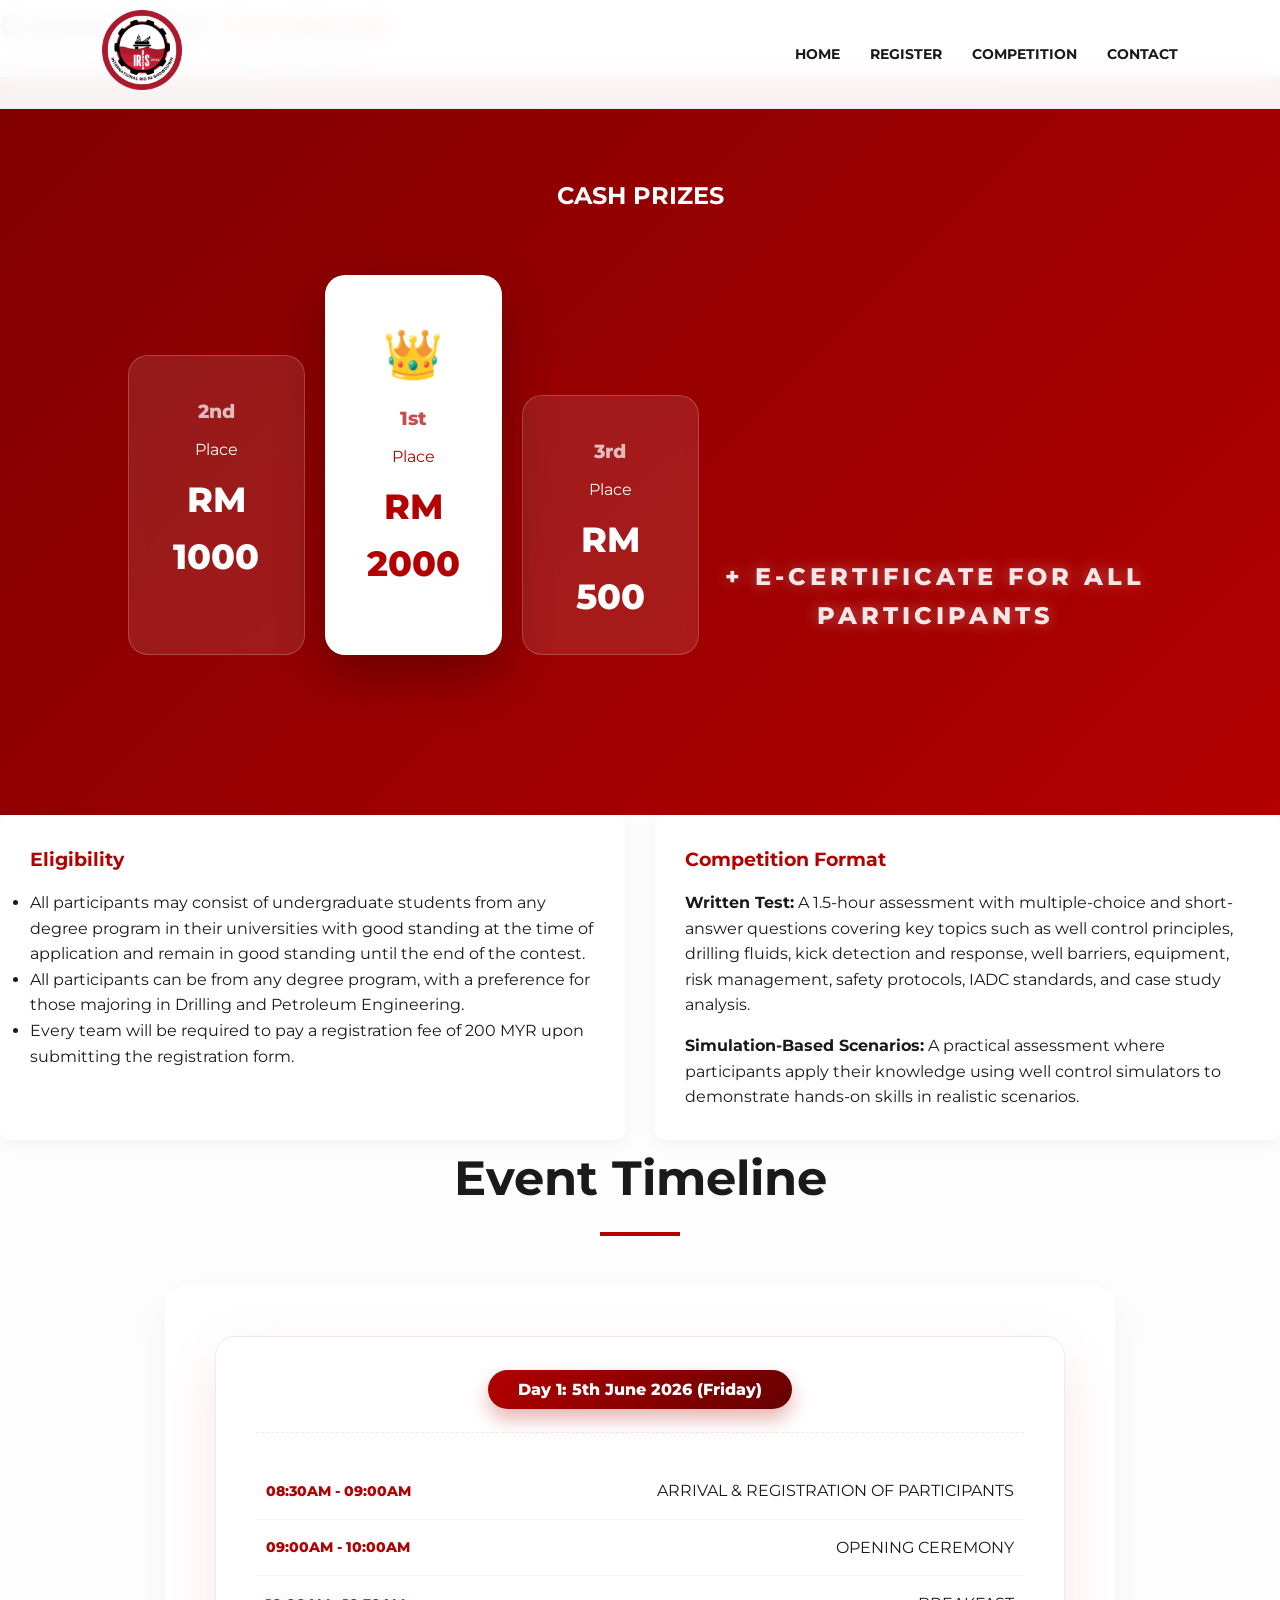
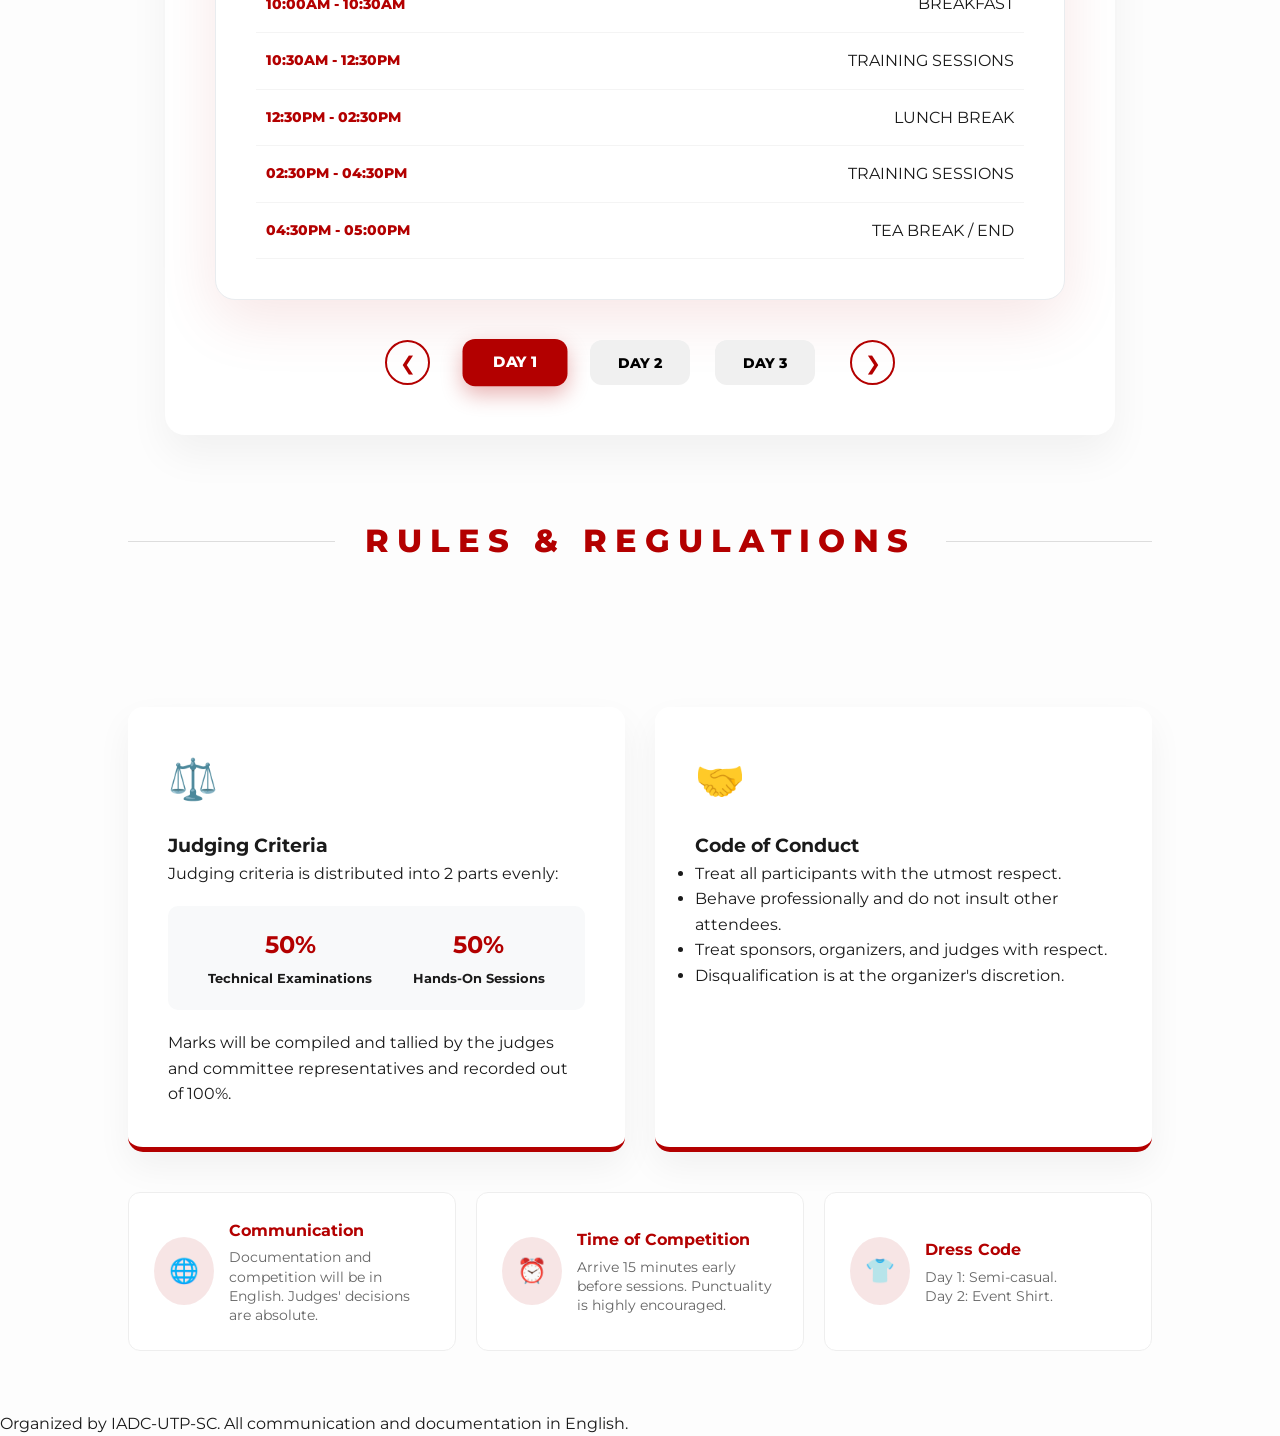
==== competitions.html @ 0350bfad "Add files via upload Initial Commit" ====
<!DOCTYPE html>
<html lang="en">
<head>
    <meta charset="UTF-8">
    <meta name="viewport" content="width=device-width, initial-scale=1.0">
    <title>IRIS 2026 | Competition Details</title>
    <link rel="stylesheet" href="style.css">
    <link href="https://fonts.googleapis.com/css2?family=Montserrat:wght@400;700;800&display=swap" rel="stylesheet">
    <link href="https://unpkg.com/aos@2.3.1/dist/aos.css" rel="stylesheet">
</head>
<body class="light-theme">

    <nav>
        <div class="logo-container">
            <a href="index.html" class="logo-link">
                <img src="FINAL LOGO.png" alt="IRIS Logo" class="nav-logo">
            </a>
        </div>
        <ul class="nav-links">
            <li><a href="index.html">HOME</a></li>
            <li><a href="registration.html">REGISTER</a></li>
            <li><a href="competitions.html" class="active">COMPETITION</a></li>
            <li><a href="contact.html">CONTACT</a></li>
        </ul>
    </nav>

    <header class="comp-header">
        <div class="container" data-aos="fade-down">
            <h1>Competition <span class="highlight">Handbook</span></h1>
            <p>Everything you need to know about IRIS 2026</p>
        </div>
    </header>

    <section class="section prize-podium-section">
        <div class="container">
            <h2 class="section-title white-text">CASH PRIZES</h2>
            <div class="podium-container">
                
                <div class="podium-card silver" data-aos="fade-up" data-aos-delay="100">
                    <div class="podium-rank">2nd</div>
                    <div class="podium-content">
                        <p>Place</p>
                        <h3>RM 1000</h3>
                    </div>
                </div>

                <div class="podium-card gold" data-aos="fade-up">
                    <div class="crown-icon">👑</div>
                    <div class="podium-rank">1st</div>
                    <div class="podium-content">
                        <p>Place</p>
                        <h3>RM 2000</h3>
                    </div>
                    <div class="shine-effect"></div>
                </div>

                <div class="podium-card bronze" data-aos="fade-up" data-aos-delay="200">
                    <div class="podium-rank">3rd</div>
                    <div class="podium-content">
                        <p>Place</p>
                        <h3>RM 500</h3>
                    </div>
                </div>

            <div class="prize-footer-container" data-aos="fade-up" data-aos-delay="300">
            <p class="cert-footer-large">+ e-Certificate for all participants</p>
        </div>
    </section>

    <section class="section group-section">
        <div class="container grid-2">
            <div class="content-card" data-aos="fade-right">
                <h3>Eligibility</h3>
                <ul>
                    <li>All participants may consist of undergraduate students from any degree program in their universities with good standing at the time of application and remain in good standing until the end of the contest.</li>
                    <li>All participants can be from any degree program, with a preference for those majoring in Drilling and Petroleum Engineering.</li>
                    <li>Every team will be required to pay a registration fee of 200 MYR upon submitting the registration form.</li>
                </ul>
            </div>
            <div class="content-card" data-aos="fade-left">
                <h3>Competition Format</h3>
                <div class="format-item">
                    <strong>Written Test:</strong> A 1.5-hour assessment with multiple-choice and short-answer questions covering key topics such as well control principles, drilling fluids, kick detection and response, well barriers, equipment, risk management, safety protocols, IADC standards, and case study analysis.
                </div>
                <div class="format-item" style="margin-top:15px;">
                    <strong>Simulation-Based Scenarios:</strong> A practical assessment where participants apply their knowledge using well control simulators to demonstrate hands-on skills in realistic scenarios.
                </div>
            </div>
        </div>
    </section>

    <section class="section timeline-slider-section">
        <div class="container">
            <div class="timeline-header" data-aos="fade-up">
                <h2 class="section-title-center">Event Timeline</h2>
                <div class="underline-center"></div>
            </div>

            <div class="slider-wrapper">
                <div class="timeline-slide active" id="day1">
                    <div class="slide-card">
                        <div class="slide-header-box">
                            <span class="day-label">Day 1: 5th June 2026 (Friday)</span>
                        </div>
                        <ul class="agenda-list">
                            <li><span class="time">08:30AM - 09:00AM</span> ARRIVAL & REGISTRATION OF PARTICIPANTS</li>
                            <li><span class="time">09:00AM - 10:00AM</span> OPENING CEREMONY</li>
                            <li><span class="time">10:00AM - 10:30AM</span> BREAKFAST</li>
                            <li><span class="time">10:30AM - 12:30PM</span> TRAINING SESSIONS</li>
                            <li><span class="time">12:30PM - 02:30PM</span> LUNCH BREAK</li>
                            <li><span class="time">02:30PM - 04:30PM</span> TRAINING SESSIONS</li>
                            <li><span class="time">04:30PM - 05:00PM</span> TEA BREAK / END</li>
                        </ul>
                    </div>
                </div>

                <div class="timeline-slide" id="day2">
                    <div class="slide-card">
                        <div class="slide-header-box">
                            <span class="day-label">Day 2: 6th June 2026 (Saturday)</span>
                        </div>
                        <ul class="agenda-list">
                            <li><span class="time">08:00AM - 08:30AM</span> ARRIVAL OF PARTICIPANTS, VIP & JUDGES</li>
                            <li><span class="time">08:30AM - 09:00AM</span> TEST BRIEFING</li>
                            <li><span class="time">09:00AM - 10:30AM</span> WRITTEN TEST</li>
                            <li><span class="time">10:45AM - 12:00PM</span> HANDS-ON BRIEFING</li>
                            <li><span class="time">02:00PM - 04:00PM</span> HANDS-ON SESSIONS</li>
                            <li><span class="time">04:00PM - 04:30PM</span> RESULTS ANNOUNCEMENT</li>
                        </ul>
                    </div>
                </div>

                <div class="timeline-slide" id="day3">
                    <div class="slide-card">
                        <div class="slide-header-box">
                            <span class="day-label">Day 3: 7th June 2026 (Sunday)</span>
                        </div>
                        <ul class="agenda-list">
                            <li><span class="time">08:00AM - 08:30AM</span> ARRIVAL OF PARTICIPANTS, VIP & JUDGES</li>
                            <li><span class="time">09:00AM - 10:00AM</span> TECHNICAL TALK</li>
                            <li><span class="time">10:15AM - 12:00PM</span> FINAL ROUND (PART 1)</li>
                            <li><span class="time">12:00PM - 02:00PM</span> LUNCH</li>
                            <li><span class="time">02:00PM - 06:00PM</span> FINAL ROUND (PART 2)</li>
                            <li><span class="time">06:30PM - 07:00PM</span> CLOSING CEREMONY</li>
                        </ul>
                    </div>
                </div>

                <div class="slider-controls">
                    <button class="arrow prev" onclick="moveSlide(-1)">❮</button>
                    <div class="dots-container">
                        <span class="dot active" onclick="currentSlide(0)">DAY 1</span>
                        <span class="dot" onclick="currentSlide(1)">DAY 2</span>
                        <span class="dot" onclick="currentSlide(2)">DAY 3</span>
                    </div>
                    <button class="arrow next" onclick="moveSlide(1)">❯</button>
                </div>
            </div>
        </div>
    </section>

    <div class="section-divider">
    <div class="divider-line"></div>
    <span class="divider-text">RULES & REGULATIONS</span>
    <div class="divider-line"></div>
</div>

    <section class="section rules-grid-container">
        <div class="container">
            <div class="rules-row-top">
                <div class="rule-card main-card" data-aos="fade-up">
                    <div class="rule-icon">⚖️</div>
                    <h3>Judging Criteria</h3>
                    <p>Judging criteria is distributed into 2 parts evenly:</p>
                    <div class="judging-split">
                        <div class="split-item"><strong>50%</strong><span>Technical Examinations</span></div>
                        <div class="split-item"><strong>50%</strong><span>Hands-On Sessions</span></div>
                    </div>
                    <p class="small-note">Marks will be compiled and tallied by the judges and committee representatives and recorded out of 100%.</p>
                </div>

                <div class="rule-card main-card" data-aos="fade-up" data-aos-delay="100">
                    <div class="rule-icon">🤝</div>
                    <h3>Code of Conduct</h3>
                    <ul class="conduct-list">
                        <li>Treat all participants with the utmost respect.</li>
                        <li>Behave professionally and do not insult other attendees.</li>
                        <li>Treat sponsors, organizers, and judges with respect.</li>
                        <li>Disqualification is at the organizer's discretion.</li>
                    </ul>
                </div>
            </div>

            <div class="rules-row-bottom" data-aos="fade-up" data-aos-delay="200">
                <div class="logistics-item">
                    <div class="log-icon">🌐</div>
                    <div class="log-text">
                        <h4>Communication</h4>
                        <p>Documentation and competition will be in English. Judges' decisions are absolute.</p>
                    </div>
                </div>
                <div class="logistics-item">
                    <div class="log-icon">⏰</div>
                    <div class="log-text">
                        <h4>Time of Competition</h4>
                        <p>Arrive 15 minutes early before sessions. Punctuality is highly encouraged.</p>
                    </div>
                </div>
                <div class="logistics-item">
                    <div class="log-icon">👕</div>
                    <div class="log-text">
                        <h4>Dress Code</h4>
                        <p>Day 1: Semi-casual. <br>Day 2: Event Shirt.</p>
                    </div>
                </div>
            </div>
        </div>
    </section>
    <footer class="footer">
        <p>Organized by IADC-UTP-SC. All communication and documentation in English.</p>
    </footer>

    <script src="https://unpkg.com/aos@2.3.1/dist/aos.js"></script>
    <script>AOS.init({ duration: 1000, once: true });</script>
    <script>
        let slideIndex = 0;
        const slides = document.getElementsByClassName("timeline-slide");
        const dots = document.getElementsByClassName("dot");

        function moveSlide(n) {
            slideIndex += n;
            if (slideIndex >= slides.length) slideIndex = 0;
            if (slideIndex < 0) slideIndex = slides.length - 1;
            showSlides(slideIndex);
        }

        function currentSlide(n) {
            slideIndex = n;
            showSlides(slideIndex);
        }

        function showSlides(n) {
            for (let i = 0; i < slides.length; i++) {
                slides[i].classList.remove("active");
                dots[i].classList.remove("active");
            }
            slides[n].classList.add("active");
            dots[n].classList.add("active");
        }
    </script>
</body>
</html>
---- style.css ----
/* --- 1. Variables & Global Reset --- */
:root {
    --primary-red: #b30000;    /* Classy Crimson */
    --accent-red: #ff3333;
    --dark-slate: #1a1a1a;
    --off-white: #fdfdfd;
    --pure-white: #ffffff;
    --light-gray: #e9ecef;
    --transition: all 0.3s ease-in-out;
}

* {
    margin: 0;
    padding: 0;
    box-sizing: border-box;
    font-family: 'Montserrat', sans-serif;
}

html { scroll-behavior: smooth; }

body {
    background-color: var(--off-white);
    color: var(--dark-slate);
    line-height: 1.6;
    overflow-x: hidden;
}

/* --- 2. Navigation --- */
nav {
    display: flex;
    justify-content: space-between;
    align-items: center;
    padding: 10px 8%;
    position: fixed;
    width: 100%;
    top: 0;
    z-index: 1000;
    background: rgba(255, 255, 255, 0.95);
    backdrop-filter: blur(10px);
    border-bottom: 1px solid var(--light-gray);
}

.nav-logo {
    height: 80px; /* Adjusted to be large but not overwhelming */
    width: auto;
    transition: var(--transition);
}

.nav-links {
    display: flex;
    list-style: none;
    gap: 30px;
}

.nav-links a {
    text-decoration: none;
    color: var(--dark-slate);
    font-weight: 700;
    font-size: 0.9rem;
    transition: var(--transition);
}

.nav-links a:hover { color: var(--primary-red); }

/* --- 3. Hero Section --- */
.hero {
    height: 100vh;
    background: linear-gradient(rgba(10, 25, 47, 0.7), rgba(10, 25, 47, 0.7)), 
                url('https://images.unsplash.com/photo-1518770660439-4636190af475?q=80&w=2070') no-repeat center center/cover;
    display: flex;
    align-items: center;
    padding: 0 10%;
}
.hero-date-badge {
    display: inline-block;
    background: rgba(179, 0, 0, 0.2); /* Low opacity primary red */
    border: 1px solid var(--primary-red);
    color: var(--pure-white);
    padding: 8px 20px;
    border-radius: 50px;
    font-weight: 700;
    font-size: 0.9rem;
    letter-spacing: 1px;
    margin-bottom: 20px;
    backdrop-filter: blur(5px);
}

.calendar-icon {
    margin-right: 8px;
}
---------------------------------------------------------
/* Adjust the h4 margin so it doesn't crowd the badge */
.hero-content h4 {
    margin-top: 10px;
}
.hero-content h1 {
    font-size: clamp(2.5rem, 8vw, 5rem);
    font-weight: 800;
    line-height: 1.1;
    margin-bottom: 25px;
}

.white-text { color: var(--pure-white); }
.accent-text { color: var(--primary-red); }

.hero-content p { color: var(--pure-white); max-width: 600px; }

.btn {
    padding: 15px 35px;
    text-decoration: none;
    font-weight: 700;
    border-radius: 4px;
    display: inline-block;
    transition: var(--transition);
    text-transform: uppercase;
    font-size: 0.8rem;
}

.btn-gold { background: var(--primary-red); color: var(--pure-white); }
.btn-outline { border: 2px solid var(--primary-red); color: var(--primary-red); }

.btn:hover { transform: translateY(-5px); box-shadow: 0 10px 20px rgba(0,0,0,0.2); }

/* --- 4. About Section --- */
.about-section { padding: 100px 10%; background: var(--pure-white); }

.about-grid {
    display: grid;
    grid-template-columns: 1.2fr 0.8fr;
    gap: 60px;
    align-items: center;
}

.sub-title { color: var(--primary-red); letter-spacing: 3px; font-size: 0.8rem; margin-bottom: 10px; }
.about-text h2 { font-size: 2.8rem; color: var(--dark-slate); margin-bottom: 20px; }
.highlight { color: var(--primary-red); }
.underline-left { width: 50px; height: 4px; background: var(--primary-red); margin-bottom: 30px; }
.about-text p { color: #555; margin-bottom: 20px; text-align: justify; }

.event-info-box {
    padding: 20px;
    background: var(--off-white);
    border-left: 5px solid var(--primary-red);
}

.about-image img {
    width: 100%;
    border-radius: 8px;
    box-shadow: 20px 20px 0px var(--primary-red);
}

/* --- 5. Countdown Section --- */
.countdown-section { padding: 80px 10%; text-align: center; }
.countdown-container { display: flex; justify-content: center; gap: 20px; margin: 40px 0; }

.time-box {
    background: var(--pure-white);
    border: 1px solid var(--light-gray);
    padding: 25px;
    border-radius: 10px;
    min-width: 110px;
    box-shadow: 0 5px 15px rgba(0,0,0,0.05);
}

.time-box span { display: block; font-size: 2.5rem; font-weight: 800; color: var(--primary-red); }

/* --- 6. Responsive Adjustments --- */
@media (max-width: 992px) {
    .about-grid { grid-template-columns: 1fr; text-align: center; }
    .about-image { order: -1; margin-bottom: 40px; }
    .nav-links { display: none; }
}

/* --- Competition Page Extensions --- */
/* Prize Hero */
.prize-hero {
    background: linear-gradient(135deg, #b30000, #660000);
    padding: 80px 10%;
    text-align: center;
}

.prize-display {
    display: flex;
    justify-content: center;
    align-items: flex-end;
    gap: 30px;
    margin: 40px 0;
}

.prize-box {
    background: rgba(255, 255, 255, 0.1);
    border: 1px solid rgba(255, 255, 255, 0.3);
    padding: 30px;
    border-radius: 15px;
    color: white;
}

.prize-box.first {
    background: white;
    color: #b30000;
    transform: scale(1.1);
    box-shadow: 0 10px 30px rgba(0,0,0,0.3);
}

/* Timeline Flow */
.flow-container {
    max-width: 800px;
    margin: 40px auto;
    position: relative;
    padding-left: 50px;
}

.flow-step {
    position: relative;
    padding-bottom: 40px;
    padding-left: 30px;
    border-left: 2px solid #b30000;
}

.day-circle {
    position: absolute;
    left: -76px;
    top: 0;
    width: 50px;
    height: 50px;
    background: #b30000;
    color: white;
    border-radius: 50%;
    display: flex;
    align-items: center;
    justify-content: center;
    font-weight: 800;
}

.flow-content ul {
    list-style: none;
    margin-top: 10px;
}

.flow-content li {
    background: #f8f9fa;
    margin: 5px 0;
    padding: 10px;
    border-radius: 5px;
}

/* Grids & Cards */
.grid-2 { display: grid; grid-template-columns: 1fr 1fr; gap: 30px; }
.grid-3 { display: grid; grid-template-columns: repeat(3, 1fr); gap: 20px; }

.content-card, .logistics-card {
    background: white;
    padding: 30px;
    border-radius: 10px;
    box-shadow: 0 4px 15px rgba(0,0,0,0.05);
}

.content-card h3, .logistics-card h4 {
    color: #b30000;
    margin-bottom: 15px;
}

/* Divider */
.section-divider {
    display: flex;
    align-items: center;
    padding: 60px 10%;
    gap: 20px;
}

.divider-line { flex: 1; height: 1px; background: #ddd; }
.divider-text { color: #b30000; font-weight: 800; letter-spacing: 3px; }

/* Mobile */
@media (max-width: 768px) {
    .grid-2, .grid-3, .prize-display { grid-template-columns: 1fr; }
    .prize-box { width: 100%; }
}
/* Rules Section Styling */
.rules-grid-container {
    padding: 60px 10%;
    background-color: #fdfdfd;
}

.rules-row-top {
    display: grid;
    grid-template-columns: 1fr 1fr;
    gap: 30px;
    margin-bottom: 40px;
}

.rule-card {
    background: #fff;
    padding: 40px;
    border-radius: 15px;
    border-bottom: 5px solid var(--primary-red);
    box-shadow: 0 15px 35px rgba(0,0,0,0.05);
    transition: transform 0.3s ease;
}

.rule-card:hover { transform: translateY(-10px); }

.rule-icon { font-size: 2.5rem; margin-bottom: 20px; }

/* Visualizing the 50/50 Split */
.judging-split {
    display: flex;
    justify-content: space-around;
    background: #f8f9fa;
    padding: 20px;
    border-radius: 10px;
    margin: 20px 0;
    text-align: center;
}

.split-item strong { display: block; font-size: 1.5rem; color: var(--primary-red); }
.split-item span { font-size: 0.8rem; font-weight: 700; }

/* Bottom Row Styling */
.rules-row-bottom {
    display: grid;
    grid-template-columns: repeat(3, 1fr);
    gap: 20px;
}

.logistics-item {
    display: flex;
    align-items: center;
    gap: 15px;
    padding: 25px;
    background: #fff;
    border: 1px solid #eee;
    border-radius: 12px;
}

.log-icon {
    font-size: 1.5rem;
    padding: 15px;
    background: rgba(179, 0, 0, 0.1);
    border-radius: 50%;
    color: var(--primary-red);
}

.log-text h4 { margin-bottom: 5px; color: var(--primary-red); }
.log-text p { font-size: 0.85rem; line-height: 1.4; color: #666; }

@media (max-width: 992px) {
    .rules-row-top, .rules-row-bottom { grid-template-columns: 1fr; }
}
/* Timeline Slider Styling */
.slider-wrapper {
    max-width: 900px;
    margin: 40px auto;
    position: relative;
    background: #fff;
    padding: 50px;
    border-radius: 20px;
    box-shadow: 0 20px 40px rgba(0,0,0,0.05);
    min-height: 500px;
}

.timeline-slide {
    display: none; /* Hide all slides by default */
    animation: fadeEffect 0.6s ease-in-out;
}

.timeline-slide.active {
    display: block;
}

@keyframes fadeEffect {
    from { opacity: 0; transform: translateX(20px); }
    to { opacity: 1; transform: translateX(0); }
}

.slide-header {
    border-bottom: 2px solid var(--primary-red);
    padding-bottom: 20px;
    margin-bottom: 30px;
}

.day-tag {
    background: var(--primary-red);
    color: #fff;
    padding: 5px 15px;
    border-radius: 50px;
    font-size: 0.8rem;
    font-weight: 800;
}

.agenda-list { list-style: none; }
.agenda-list li {
    padding: 15px 0;
    border-bottom: 1px solid #eee;
    display: flex;
    justify-content: space-between;
    align-items: center;
}

.agenda-list li .time {
    font-weight: 800;
    color: var(--primary-red);
    font-size: 0.9rem;
    min-width: 180px;
}

/* Navigation Buttons */
.slider-nav {
    display: flex;
    justify-content: space-between;
    align-items: center;
    margin-top: 40px;
}

.nav-btn {
    background: var(--primary-red);
    color: #fff;
    border: none;
    padding: 10px 25px;
    border-radius: 5px;
    cursor: pointer;
    font-weight: 700;
    transition: 0.3s;
}

.nav-btn:hover { opacity: 0.8; transform: scale(1.05); }

.dot {
    height: 12px;
    width: 12px;
    margin: 0 5px;
    background-color: #bbb;
    border-radius: 50%;
    display: inline-block;
    cursor: pointer;
}

.dot.active { background-color: var(--primary-red); }

/* Centered Timeline Header */
.timeline-header {
    text-align: center;
    margin-bottom: 50px;
}

.sub-title-center {
    color: var(--primary-red);
    text-transform: uppercase;
    letter-spacing: 5px;
    font-size: 0.9rem;
    font-weight: 700;
    margin-bottom: 10px;
}

.section-title-center {
    font-size: 3rem;
    color: var(--dark-slate);
    margin-bottom: 15px;
}

.underline-center {
    width: 80px;
    height: 4px;
    background: var(--primary-red);
    margin: 0 auto;
}

/* Lively Slider Card */
.slider-wrapper {
    max-width: 950px;
    margin: 0 auto;
    position: relative;
}

.slide-card {
    background: var(--pure-white);
    padding: 40px;
    border-radius: 20px;
    box-shadow: 0 20px 60px rgba(179, 0, 0, 0.1); /* Subtle red glow shadow */
    border: 1px solid var(--light-gray);
}

.slide-header-box {
    text-align: center;
    padding-bottom: 30px;
    border-bottom: 1px dashed var(--light-gray);
    margin-bottom: 30px;
}

.day-label {
    background: linear-gradient(135deg, var(--primary-red), #660000);
    color: white;
    padding: 10px 30px;
    border-radius: 50px;
    font-weight: 800;
    box-shadow: 0 10px 20px rgba(179, 0, 0, 0.3);
}

/* Agenda Items */
.agenda-list li {
    display: flex;
    justify-content: space-between;
    padding: 15px 10px;
    border-bottom: 1px solid #f4f4f4;
    transition: 0.3s;
}

.agenda-list li:hover {
    background: rgba(179, 0, 0, 0.03);
    padding-left: 20px;
}

.time {
    color: var(--primary-red);
    font-weight: 800;
    font-size: 0.95rem;
}

/* Lively Controls */
.slider-controls {
    display: flex;
    justify-content: center;
    align-items: center;
    gap: 30px;
    margin-top: 40px;
}

.dots-container {
    display: flex;
    gap: 15px;
}

.dot {
    cursor: pointer;
    padding: 8px 20px;
    background: #eee;
    border-radius: 5px;
    font-size: 0.8rem;
    font-weight: 700;
    transition: 0.3s;
}

.dot.active {
    background: var(--primary-red);
    color: white;
    transform: scale(1.1);
}

.arrow {
    background: none;
    border: 2px solid var(--primary-red);
    color: var(--primary-red);
    width: 45px;
    height: 45px;
    border-radius: 50%;
    cursor: pointer;
    font-size: 1.2rem;
    transition: 0.3s;
}

.arrow:hover {
    background: var(--primary-red);
    color: white;
}
.dots-container {
    display: flex;
    justify-content: center;
    align-items: center;
    gap: 15px; /* Space between the day buttons */
}

.dot {
    cursor: pointer;
    padding: 12px 24px; /* Increased padding for better text fit */
    background: #f0f0f0; /* Light gray for inactive days */
    color: var(--dark-slate);
    border-radius: 8px; /* Rounded corners like your image */
    font-size: 0.85rem;
    font-weight: 800;
    transition: all 0.3s ease;
    text-align: center;
    min-width: 90px; /* Ensures buttons stay consistent size */
    border: none;
    display: flex;
    flex-direction: column; /* Stack 'DAY' and '1' if they wrap */
    line-height: 1.2;
}

.dot.active {
    background: var(--primary-red);
    color: white;
    transform: scale(1.05);
    box-shadow: 0 5px 15px rgba(179, 0, 0, 0.2);
}

.dot:hover:not(.active) {
    background: #e0e0e0;
}
.dot {
    white-space: nowrap;
}
.dot {
    cursor: pointer;
    /* Use flexbox to center text perfectly */
    display: inline-flex;
    align-items: center;
    justify-content: center;
    
    /* Dimensions */
    padding: 10px 25px;
    min-width: 100px;
    height: 45px; /* Fixed height helps with vertical centering */
    
    /* Styling */
    background: #f0f0f0;
    color: #000;
    border-radius: 12px;
    font-size: 0.9rem;
    font-weight: 800;
    border: none;
    transition: all 0.3s ease;
    
    /* Fix for the 'sinking' text */
    line-height: 1; 
}

.dot.active {
    background: #b30000; /* Your primary red */
    color: #fff;
    box-shadow: 0 8px 20px rgba(179, 0, 0, 0.3);
}
.prize-podium-section {
    background: linear-gradient(135deg, #800000 0%, #b30000 100%);
    padding: 100px 10%;
    text-align: center;
    overflow: hidden;
}

.podium-container {
    display: flex;
    justify-content: center;
    align-items: flex-end; /* Aligns them like a real podium */
    gap: 20px;
    margin: 60px 0;
}

.podium-card {
    background: rgba(255, 255, 255, 0.1);
    backdrop-filter: blur(10px);
    border: 1px solid rgba(255, 255, 255, 0.2);
    border-radius: 20px;
    padding: 40px 20px;
    width: 250px;
    transition: all 0.4s cubic-bezier(0.175, 0.885, 0.32, 1.275);
    position: relative;
    color: white;
}

/* Height variation for podium effect */
.silver { height: 300px; }
.gold { 
    height: 380px; 
    background: white; 
    color: #b30000; 
    z-index: 2;
    box-shadow: 0 20px 50px rgba(0,0,0,0.3);
}
.bronze { height: 260px; }

/* Interactive Hover */
.podium-card:hover {
    transform: translateY(-15px) scale(1.05);
    background: rgba(255, 255, 255, 0.2);
}

.gold:hover {
    background: white;
    box-shadow: 0 30px 60px rgba(255, 255, 255, 0.2);
}

.podium-rank {
    font-size: 1.2rem;
    font-weight: 800;
    opacity: 0.7;
    margin-bottom: 10px;
}

.podium-content h3 {
    font-size: 2.2rem;
    font-weight: 800;
    margin-top: 10px;
}

.crown-icon {
    font-size: 3rem;
    margin-bottom: 10px;
    animation: float 3s ease-in-out infinite;
}

@keyframes float {
    0%, 100% { transform: translateY(0); }
    50% { transform: translateY(-10px); }
}

.cert-footer {
    color: rgba(255,255,255,0.8);
    font-weight: 600;
    letter-spacing: 1px;
}

/* Mobile Responsiveness */
@media (max-width: 768px) {
    .podium-container {
        flex-direction: column;
        align-items: center;
    }
    .podium-card {
        height: auto !important;
        width: 100%;
        max-width: 300px;
    }
}
.prize-footer-container {
    margin-top: 50px;
    padding-bottom: 20px;
}

.cert-footer-large {
    font-size: 1.5rem; /* Significantly bigger */
    font-weight: 800;
    color: var(--pure-white);
    text-transform: uppercase;
    letter-spacing: 4px; /* Classy, spaced-out look */
    text-shadow: 0 0 15px rgba(255, 255, 255, 0.4); /* Subtle glow to make it lively */
    opacity: 0.9;
    transition: var(--transition);
}

.cert-footer-large:hover {
    opacity: 1;
    transform: scale(1.05);
    text-shadow: 0 0 25px rgba(255, 255, 255, 0.7);
}

/* Mobile Adjustment */
@media (max-width: 768px) {
    .cert-footer-large {
        font-size: 1.1rem;
        letter-spacing: 2px;
    }
}
.divider-text {
    font-weight: 800;
    font-size: 2.0rem; /* Increased from 0.9rem to 1.5rem */
    letter-spacing: 8px; /* Increased spacing to maintain the classy look */
    color: var(--primary-red);
    text-transform: uppercase;
    padding: 0 20px; /* Adds space between the text and the lines */
}

/* Ensure the lines align properly with the larger text */
.section-divider {
    display: flex;
    align-items: center;
    justify-content: center;
    padding: 80px 10%; /* Increased padding for better section separation */
    gap: 10px;
}
@media (max-width: 768px) {
    .divider-text {
        font-size: 1.1rem;
        letter-spacing: 4px;
    }
}

/* Registration Page Styles */
.registration-hero {
    padding-top: 150px;
    background: var(--off-white);
}

.form-container {
    max-width: 700px;
    margin: 0 auto;
    background: white;
    padding: 50px;
    border-radius: 15px;
    box-shadow: 0 10px 40px rgba(0,0,0,0.05);
}

.form-intro {
    text-align: center;
    margin-bottom: 30px;
    color: #666;
}

.iris-form .form-group {
    margin-bottom: 20px;
}

.iris-form label {
    display: block;
    font-weight: 700;
    margin-bottom: 8px;
    color: var(--dark-slate);
}

.iris-form input {
    width: 100%;
    padding: 12px;
    border: 1px solid var(--light-gray);
    border-radius: 5px;
    font-family: inherit;
}

.iris-form input:focus {
    border-color: var(--primary-red);
    outline: none;
}

/* Briefing Section Styles */
.briefing-grid {
    display: grid;
    grid-template-columns: 1fr 1fr;
    gap: 30px;
    margin-top: 40px;
}

.briefing-card {
    background: white;
    padding: 30px;
    border-radius: 12px;
    box-shadow: 0 5px 15px rgba(0,0,0,0.05);
}

.briefing-card h4 {
    color: var(--primary-red);
    margin-bottom: 15px;
    text-transform: uppercase;
    letter-spacing: 1px;
}

.briefing-card ul {
    list-style: disc;
    padding-left: 20px;
}

.briefing-card li {
    margin-bottom: 10px;
    font-size: 0.95rem;
    color: #444;
}

.payment-highlight {
    border: 2px solid var(--primary-red);
    background: #fffafa;
}
/* Briefing Top Section */
.briefing-top {
    padding-top: 140px; /* Space for fixed nav */
    background: #fff;
}

.briefing-content-large {
    display: grid;
    grid-template-columns: 1fr 1fr;
    gap: 40px;
    margin-top: 50px;
}

.briefing-box h4 {
    font-size: 1.4rem;
    color: var(--primary-red);
    margin-bottom: 20px;
    text-transform: uppercase;
    letter-spacing: 2px;
}

.briefing-box ul li {
    font-size: 1.15rem; /* Larger text as requested */
    line-height: 1.8;
    margin-bottom: 15px;
    color: var(--dark-slate);
}

.payment-card {
    border: 2px solid var(--primary-red);
    padding: 35px;
    border-radius: 15px;
    background: #fffcfc;
}

.big-payment-text {
    font-size: 1.3rem;
    font-weight: 800;
    color: var(--primary-red);
    margin-bottom: 20px;
}

/* Success Message Styling */
.success-msg {
    display: none;
    margin-top: 20px;
    padding: 15px;
    background: #d4edda;
    color: #155724;
    border-radius: 5px;
    text-align: center;
    font-weight: 700;
}

/* Responsive */
@media (max-width: 992px) {
    .briefing-content-large {
        grid-template-columns: 1fr;
    }
}
/* Centering Container */
.flex-center {
    display: flex;
    justify-content: center;
    align-items: center;
    padding: 40px 0;
}

/* Lively Form Card */
.form-card {
    background: #ffffff;
    width: 100%;
    max-width: 600px; /* Pulls form into the middle */
    padding: 50px;
    border-radius: 20px;
    box-shadow: 0 20px 50px rgba(0, 0, 0, 0.1);
    border-top: 6px solid var(--primary-red);
}

.form-header {
    text-align: center;
    margin-bottom: 40px;
}

.form-header h2 {
    font-size: 2rem;
    color: var(--dark-slate);
    margin-bottom: 10px;
}

/* Input Fields */
.form-group {
    margin-bottom: 25px;
}

.form-group label {
    display: block;
    font-weight: 700;
    font-size: 0.9rem;
    margin-bottom: 10px;
    color: var(--primary-red);
    text-transform: uppercase;
}

.form-group input {
    width: 100%;
    padding: 15px;
    border: 1px solid #ddd;
    border-radius: 10px;
    font-size: 1rem;
    transition: all 0.3s ease;
    background: #fdfdfd;
}

.form-group input:focus {
    border-color: var(--primary-red);
    background: #fff;
    box-shadow: 0 5px 15px rgba(179, 0, 0, 0.1);
    outline: none;
}

/* Lively Submit Button */
.form-footer {
    text-align: center;
    margin-top: 30px;
}

.btn-submit-lively {
    width: 100%;
    padding: 18px;
    background: var(--primary-red);
    color: white;
    border: none;
    border-radius: 10px;
    font-weight: 800;
    font-size: 1rem;
    letter-spacing: 2px;
    cursor: pointer;
    transition: all 0.3s ease;
    box-shadow: 0 10px 20px rgba(179, 0, 0, 0.2);
}

.btn-submit-lively:hover {
    background: #800000;
    transform: translateY(-3px);
    box-shadow: 0 15px 25px rgba(179, 0, 0, 0.4);
}
.payment-methods {
    display: flex;
    gap: 15px;
    margin: 20px 0;
}

.method-box {
    flex: 1;
    padding: 15px;
    border: 2px solid #eee;
    border-radius: 12px;
    text-align: center;
    cursor: pointer;
    font-weight: 700;
    transition: all 0.3s ease;
}

.method-box.active {
    border-color: var(--primary-red);
    background: rgba(179, 0, 0, 0.05);
    color: var(--primary-red);
}

.payment-details-box {
    background: #fdfdfd;
    padding: 25px;
    border-radius: 15px;
    border: 1px dashed #ddd;
    text-align: center;
}

.qr-image {
    width: 200px;
    height: 200px;
    margin: 15px auto;
    display: block;
    border: 5px solid #fff;
    box-shadow: 0 5px 15px rgba(0,0,0,0.1);
}

.payment-note {
    font-size: 0.85rem;
    color: var(--primary-red);
    font-weight: 600;
}
.file-upload-wrapper {
    position: relative;
    width: 100%;
    height: 100px;
    border: 2px dashed #ddd;
    border-radius: 12px;
    display: flex;
    justify-content: center;
    align-items: center;
    transition: all 0.3s ease;
    cursor: pointer;
    background: #fafafa;
}

.file-upload-wrapper:hover {
    border-color: var(--primary-red);
    background: rgba(179, 0, 0, 0.02);
}

.file-upload-wrapper input[type="file"] {
    position: absolute;
    width: 100%;
    height: 100%;
    opacity: 0; /* Hides the ugly default button */
    cursor: pointer;
}

.file-custom-design {
    text-align: center;
    pointer-events: none;
}

.upload-icon {
    font-size: 1.5rem;
    display: block;
    margin-bottom: 5px;
}

#fileName {
    font-size: 0.9rem;
    color: #666;
    font-weight: 600;
}

.warning-text {
    font-size: 0.8rem;
    color: var(--primary-red);
    margin-top: 10px;
    font-weight: 700;
    font-style: italic;
}
/* Premium Briefing Section */
.briefing-premium {
    background: #fdfdfd;
    padding: 100px 10%;
}

.briefing-container {
    display: grid;
    grid-template-columns: 1.2fr 0.8fr;
    gap: 50px;
    align-items: center;
}

/* Procedures Panel */
.panel-tag {
    color: var(--primary-red);
    text-transform: uppercase;
    letter-spacing: 3px;
    font-size: 0.9rem;
    margin-bottom: 30px;
    display: block;
}

.procedure-item {
    display: flex;
    align-items: flex-start;
    gap: 20px;
    margin-bottom: 25px;
    padding: 20px;
    background: #fff;
    border-radius: 12px;
    box-shadow: 0 5px 15px rgba(0,0,0,0.02);
    transition: 0.3s;
}

.procedure-item:hover {
    transform: translateX(10px);
    box-shadow: 0 10px 25px rgba(179, 0, 0, 0.08);
}

.proc-icon {
    font-size: 1.5rem;
    background: rgba(179, 0, 0, 0.05);
    padding: 10px;
    border-radius: 10px;
}

.proc-text p {
    font-size: 1rem;
    line-height: 1.6;
    color: #444;
}

/* Glassmorphism Payment Card */
.payment-glass-card {
    background: linear-gradient(135deg, #b30000, #800000);
    padding: 50px 40px;
    border-radius: 25px;
    color: white;
    position: relative;
    box-shadow: 0 20px 40px rgba(179, 0, 0, 0.3);
    text-align: center;
}

.card-status {
    position: absolute;
    top: -15px;
    right: 20px;
    background: #ffc107; /* Gold status badge */
    color: #000;
    padding: 5px 15px;
    border-radius: 50px;
    font-size: 0.7rem;
    font-weight: 800;
    text-transform: uppercase;
}

.amount-tag {
    font-size: 4rem;
    font-weight: 800;
    margin-top: 10px;
}

.per-team {
    opacity: 0.8;
    letter-spacing: 2px;
    font-weight: 700;
    margin-bottom: 30px;
}

.payment-rules {
    text-align: left;
}

.rule-line {
    display: flex;
    gap: 15px;
    margin-bottom: 15px;
    font-size: 0.9rem;
    line-height: 1.5;
}

.bullet {
    width: 8px;
    height: 8px;
    background: #ffc107;
    border-radius: 50%;
    margin-top: 6px;
    flex-shrink: 0;
}

/* Responsive */
@media (max-width: 992px) {
    .briefing-container { grid-template-columns: 1fr; }
    .payment-glass-card { order: -1; } /* Payment shows first on mobile */
}

/* Contact Page Specifics */
.contact-header {
    padding: 160px 10% 60px;
    background: #fff;
}

.contact-wrapper {
    display: grid;
    grid-template-columns: 1fr 1.5fr;
    gap: 60px;
    align-items: flex-start;
}

.contact-info-panel {
    background: linear-gradient(135deg, #b30000, #800000);
    padding: 50px;
    border-radius: 20px;
    color: white;
    box-shadow: 0 20px 40px rgba(179, 0, 0, 0.2);
}

.info-block {
    display: flex;
    gap: 20px;
    margin-bottom: 40px;
}

.info-icon {
    font-size: 1.8rem;
    background: rgba(255, 255, 255, 0.1);
    width: 60px;
    height: 60px;
    display: flex;
    align-items: center;
    justify-content: center;
    border-radius: 12px;
}

.info-text h4 {
    font-size: 1.1rem;
    margin-bottom: 5px;
    letter-spacing: 1px;
}

.info-text p {
    font-size: 0.95rem;
    opacity: 0.8;
}

.contact-socials {
    display: flex;
    gap: 15px;
    margin-top: 20px;
}

.social-circle {
    width: 45px;
    height: 45px;
    border: 1px solid rgba(255,255,255,0.3);
    border-radius: 50%;
    display: flex;
    align-items: center;
    justify-content: center;
    font-size: 0.8rem;
    font-weight: 700;
    transition: 0.3s;
    cursor: pointer;
}

.social-circle:hover {
    background: #fff;
    color: var(--primary-red);
}

/* Contact Form Side */
.contact-form-panel {
    background: #fff;
    padding: 20px;
}

.lively-form .form-row {
    display: grid;
    grid-template-columns: 1fr 1fr;
    gap: 20px;
}

.lively-form textarea {
    width: 100%;
    padding: 15px;
    border: 1px solid #ddd;
    border-radius: 10px;
    font-family: inherit;
    resize: none;
    background: #fdfdfd;
}

.lively-form textarea:focus {
    border-color: var(--primary-red);
    outline: none;
    box-shadow: 0 5px 15px rgba(179, 0, 0, 0.1);
}

@media (max-width: 992px) {
    .contact-wrapper { grid-template-columns: 1fr; }
    .contact-info-panel { order: 2; }
}
.contact-grid-lively {
    display: grid;
    grid-template-columns: repeat(auto-fit, minmax(300px, 1fr));
    gap: 30px;
    margin-top: 50px;
}

.contact-card-wa {
    background: #fff;
    padding: 40px;
    border-radius: 20px;
    text-align: center;
    box-shadow: 0 10px 30px rgba(0,0,0,0.05);
    border-bottom: 5px solid #25D366; /* WhatsApp Green */
    transition: 0.3s;
}

.contact-card-wa:hover {
    transform: translateY(-10px);
}

.wa-icon-box {
    font-size: 2.5rem;
    margin-bottom: 20px;
}

.contact-card-wa h3 {
    margin-bottom: 15px;
    color: var(--dark-slate);
}

.contact-card-wa p {
    font-size: 0.9rem;
    color: #666;
    margin-bottom: 30px;
    min-height: 50px;
}

/* Lively WhatsApp Button */
.wa-btn {
    display: inline-block;
    padding: 15px 30px;
    background: #25D366;
    color: #fff;
    text-decoration: none;
    border-radius: 50px;
    font-weight: 800;
    font-size: 0.9rem;
    letter-spacing: 1px;
    transition: 0.3s;
    box-shadow: 0 10px 20px rgba(37, 211, 102, 0.2);
}

.wa-btn:hover {
    background: #128C7E;
    box-shadow: 0 15px 30px rgba(37, 211, 102, 0.4);
    transform: scale(1.05);
}

.email-btn {
    background: var(--primary-red);
    box-shadow: 0 10px 20px rgba(179, 0, 0, 0.2);
}

.email-btn:hover {
    background: #800000;
    box-shadow: 0 15px 30px rgba(179, 0, 0, 0.4);
}
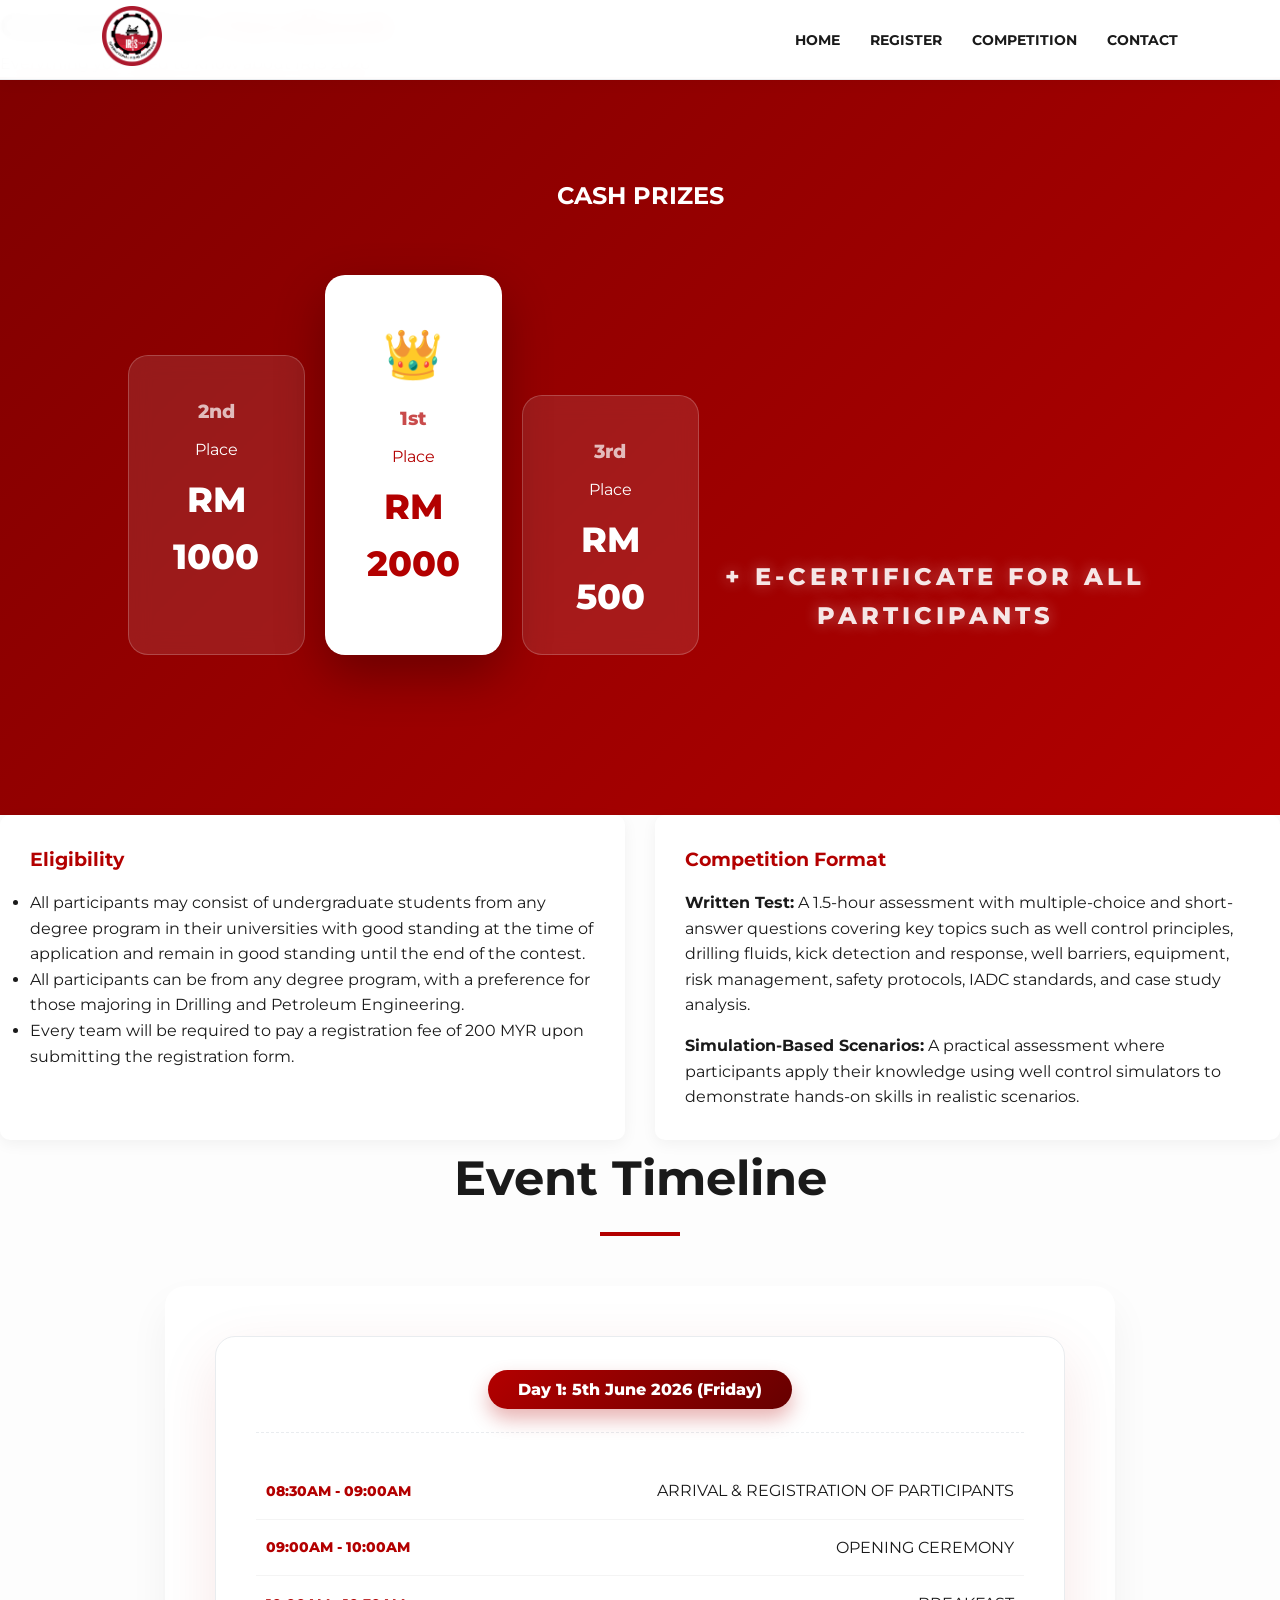
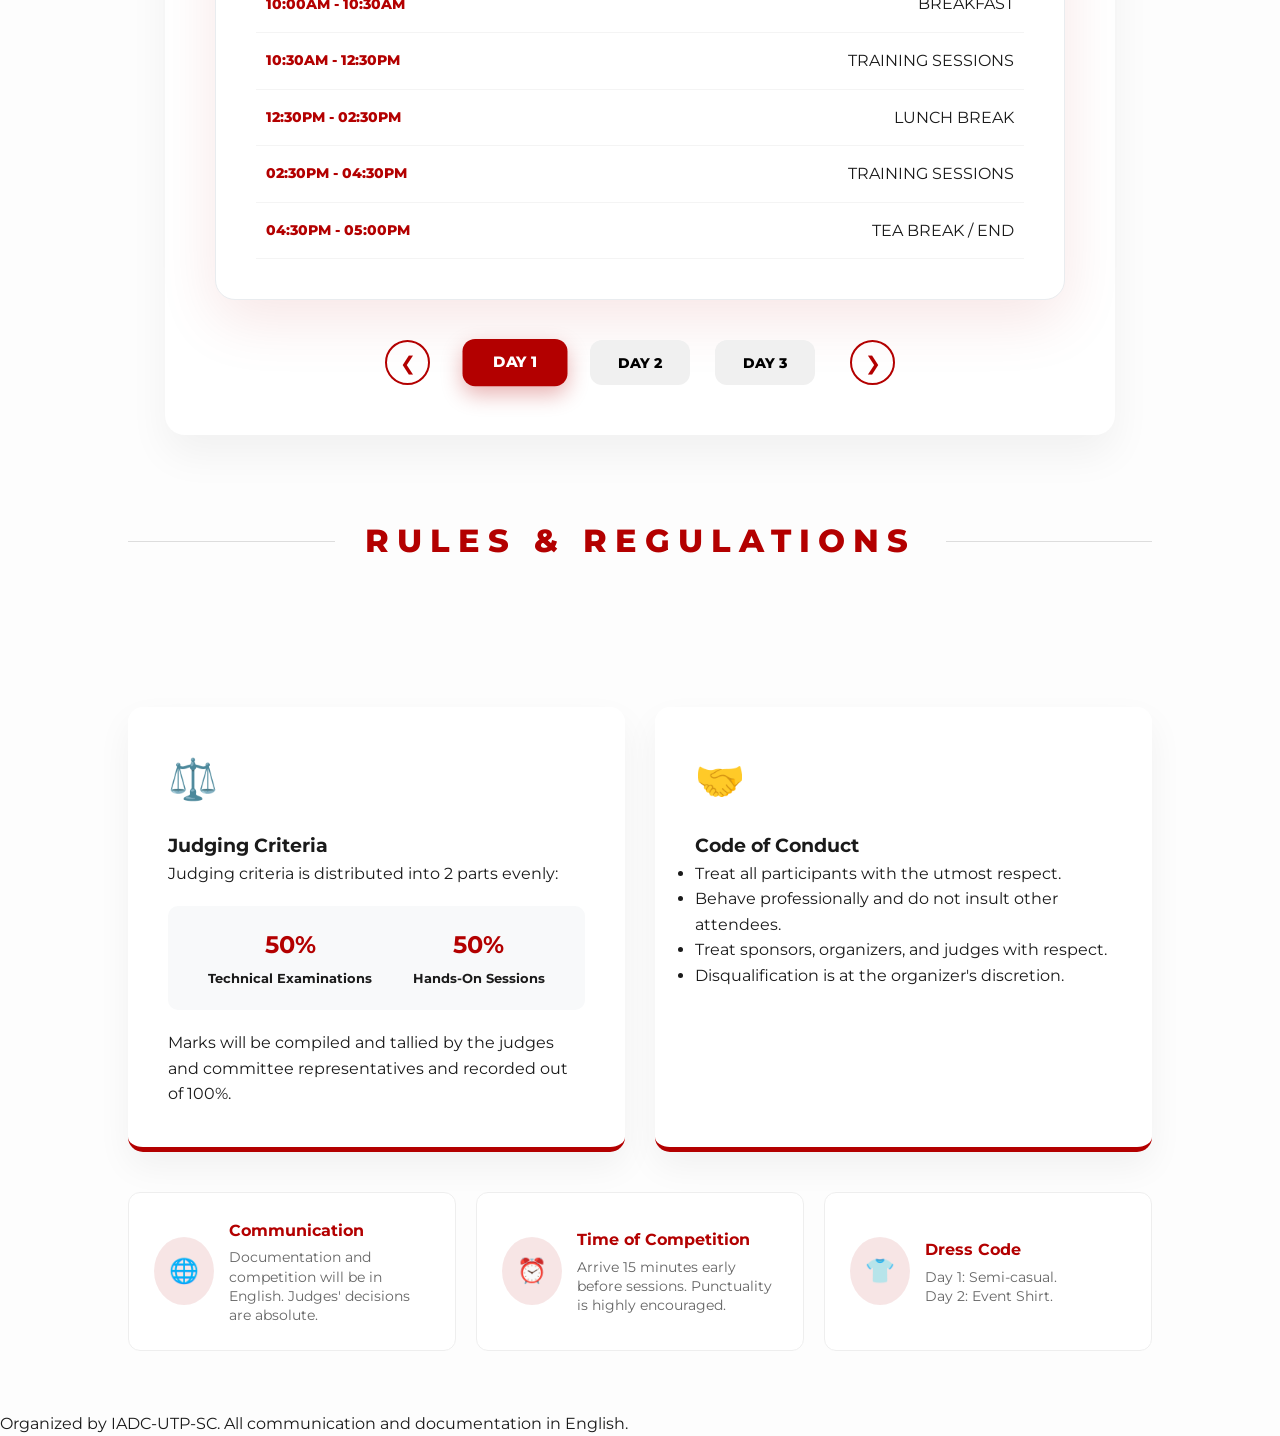
==== commit 3761ec53: "Add files via upload" ====
--- a/competitions.html
+++ b/competitions.html
@@ -248,5 +248,13 @@
             dots[n].classList.add("active");
         }
     </script>
+    <script>
+        const menuBtn = document.getElementById('mobile-menu');
+        const navList = document.getElementById('nav-list');
+
+        menuBtn.addEventListener('click', () => {
+            navList.classList.toggle('active');
+        });
+    </script>
 </body>
 </html>
--- a/style.css
+++ b/style.css
@@ -1388,4 +1388,604 @@
 .email-btn:hover {
     background: #800000;
     box-shadow: 0 15px 30px rgba(179, 0, 0, 0.4);
+}
+
+.form-card-wide {
+    background: #fff;
+    max-width: 1000px; /* Wider to accommodate two columns */
+    margin: 0 auto;
+    padding: 50px;
+    border-radius: 20px;
+    box-shadow: 0 20px 50px rgba(0,0,0,0.1);
+    border-top: 6px solid var(--primary-red);
+}
+
+.form-grid-split {
+    display: grid;
+    grid-template-columns: 1fr 1fr; /* Split 50/50 */
+    gap: 40px;
+    margin-top: 30px;
+    border-top: 1px solid #eee;
+    padding-top: 30px;
+}
+
+.column-title {
+    font-size: 1.1rem;
+    color: var(--primary-red);
+    margin-bottom: 20px;
+    text-transform: uppercase;
+    letter-spacing: 1px;
+    border-left: 4px solid var(--primary-red);
+    padding-left: 10px;
+}
+
+.form-row-top {
+    display: grid;
+    grid-template-columns: 1.5fr 1fr;
+    gap: 20px;
+    margin-bottom: 20px;
+}
+
+.form-row-small {
+    display: grid;
+    grid-template-columns: 1fr 1fr;
+    gap: 10px;
+}
+
+.payment-upload-area {
+    margin-top: 40px;
+    padding: 30px;
+    background: #fffafa;
+    border-radius: 15px;
+    border: 1px dashed var(--primary-red);
+}
+
+/* Responsive: Stack columns on mobile */
+@media (max-width: 850px) {
+    .form-grid-split, .form-row-top {
+        grid-template-columns: 1fr;
+    }
+    .form-card-wide { padding: 25px; }
+}
+.bank-transfer-details {
+    display: grid;
+    grid-template-columns: 1fr 1fr;
+    gap: 20px;
+    margin-bottom: 25px;
+    background: #fff;
+    padding: 20px;
+    border-radius: 10px;
+    border: 1px solid #eee;
+}
+
+.bank-card p {
+    margin: 5px 0;
+    font-size: 0.95rem;
+    color: #333;
+}
+
+.account-num {
+    font-family: 'Courier New', Courier, monospace;
+    font-weight: 800;
+    color: var(--primary-red);
+    font-size: 1.1rem;
+}
+
+.reference-instruction {
+    border-left: 2px solid #ffc107; /* Warning yellow */
+    padding-left: 15px;
+    display: flex;
+    flex-direction: column;
+    justify-content: center;
+}
+
+.reference-instruction p {
+    font-size: 0.85rem;
+    line-height: 1.4;
+    margin: 0;
+}
+
+.upload-field-group label {
+    display: block;
+    font-weight: 700;
+    margin-bottom: 10px;
+    color: var(--dark-slate);
+}
+
+/* Responsive adjustment */
+@media (max-width: 600px) {
+    .bank-transfer-details {
+        grid-template-columns: 1fr;
+    }
+}
+/* Mobile Navigation */
+@media (max-width: 768px) {
+    .nav-links {
+        display: none; /* Hide them for now, or use a vertical stack */
+        flex-direction: column;
+        background: white;
+        position: absolute;
+        top: 70px;
+        left: 0;
+        width: 100%;
+        padding: 20px;
+        box-shadow: 0 10px 20px rgba(0,0,0,0.1);
+    }
+    
+    /* Quick fix: Make them stack and show */
+    nav { padding: 10px 5%; }
+    .nav-links.active { display: flex; } 
+}
+/* Stack the About Grid and Competition Cards */
+@media (max-width: 768px) {
+    .about-grid, .contact-wrapper, .form-grid-split {
+        grid-template-columns: 1fr !important; /* Forces 1 column instead of 2 */
+        text-align: center;
+        gap: 30px;
+    }
+
+    .about-img-col {
+        order: -1; /* Puts the photo ABOVE the text on mobile */
+    }
+
+    .section-title {
+        font-size: 1.8rem; /* Shrink titles so they don't wrap weirdly */
+    }
+}
+@media (max-width: 600px) {
+    .form-card-wide {
+        padding: 20px; /* Reduce padding so it doesn't look squeezed */
+        margin: 10px;
+    }
+
+    .form-row-top, .form-row-small {
+        grid-template-columns: 1fr; /* Everything becomes a single vertical list */
+    }
+
+    .btn-submit-lively {
+        width: 100%; /* Make the button easy to tap with a thumb */
+        padding: 15px 20px;
+    }
+}
+@media (max-width: 768px) {
+    .nav-links {
+        display: none; /* We hide it until we add a 'hamburger' button later */
+        flex-direction: column;
+        position: absolute;
+        top: 100%;
+        left: 0;
+        width: 100%;
+        background: #fff;
+        padding: 20px 0;
+        text-align: center;
+        box-shadow: 0 10px 20px rgba(0,0,0,0.1);
+    }
+
+    /* Temporary Fix: Make it visible so you can at least see it now */
+    .nav-links {
+        display: flex; 
+        position: relative;
+    }
+
+    .nav-links li {
+        margin: 10px 0;
+    }
+}
+@media (max-width: 768px) {
+    .countdown-container {
+        display: grid;
+        grid-template-columns: repeat(2, 1fr); /* Two boxes per row instead of four */
+        gap: 10px;
+        padding: 0 10px;
+    }
+
+    .countdown-item {
+        min-width: 70px;
+        padding: 10px;
+    }
+
+    .countdown-number {
+        font-size: 1.5rem !important; /* Smaller numbers */
+    }
+
+    .countdown-label {
+        font-size: 0.7rem !important;
+    }
+}
+@media (max-width: 768px) {
+    .timeline::after {
+        left: 31px; /* Moves the center line to the left */
+    }
+
+    .timeline-container {
+        width: 100%;
+        padding-left: 70px;
+        padding-right: 25px;
+    }
+
+    .timeline-container::before {
+        left: 60px;
+        border: medium solid white;
+        border-width: 10px 10px 10px 0;
+        border-color: transparent white transparent transparent;
+    }
+
+    .left-container, .right-container {
+        left: 0;
+    }
+
+    .right-container::after, .left-container::after {
+        left: 15px; /* Aligns the dots */
+    }
+}
+html, body {
+    max-width: 100vw;
+    overflow-x: hidden;
+}
+* --- Desktop: Hide Menu Icon --- */
+.menu-icon {
+    display: none;
+    cursor: pointer;
+    flex-direction: column;
+    gap: 5px;
+}
+
+.bar {
+    width: 25px;
+    height: 3px;
+    background-color: var(--primary-red);
+    transition: 0.3s;
+}
+
+/* --- Mobile View (768px and below) --- */
+@media (max-width: 768px) {
+    .menu-icon { display: flex; }
+
+    .nav-links {
+        display: none; /* Hidden by default */
+        position: absolute;
+        top: 70px;
+        right: 0;
+        width: 100%;
+        background: white;
+        flex-direction: column;
+        padding: 20px 0;
+        box-shadow: 0 10px 20px rgba(0,0,0,0.1);
+        z-index: 1000;
+    }
+
+    /* This class will be toggled by JS */
+    .nav-links.active {
+        display: flex;
+    }
+
+    /* Countdown Fix */
+    .countdown-container {
+        flex-wrap: wrap;
+        justify-content: center;
+        gap: 10px;
+    }
+    
+    .countdown-item {
+        width: 40%; /* 2 items per row */
+        margin: 5px;
+    }
+}
+/* Mobile Nav Fix */
+@media (max-width: 768px) {
+    .mobile-menu-btn {
+        display: block;
+        cursor: pointer;
+    }
+    .nav-links {
+        display: none; /* Hide by default on mobile */
+        position: absolute;
+        top: 80px;
+        left: 0;
+        width: 100%;
+        background: white;
+        flex-direction: column;
+        text-align: center;
+        box-shadow: 0 5px 10px rgba(0,0,0,0.1);
+    }
+    .nav-links.active {
+        display: flex; /* Show when clicked */
+    }
+}
+/* Timeline Mobile Overhaul */
+@media (max-width: 768px) {
+    .timeline-item {
+        display: flex;
+        flex-direction: column; /* Stacks Time above Title */
+        align-items: flex-start;
+        padding: 15px;
+        border-left: 3px solid #b30000; /* Classy red line on the left */
+        margin-left: 10px;
+    }
+
+    .timeline-time {
+        font-size: 1rem;
+        font-weight: 800;
+        color: #b30000;
+        margin-bottom: 5px;
+    }
+
+    .timeline-content {
+        font-size: 0.9rem;
+        line-height: 1.4;
+        width: 100%; /* Ensures text has room to breathe */
+    }
+
+    /* Fix that header 'Day 1' badge */
+    .day-badge {
+        width: fit-content;
+        padding: 10px 20px;
+        font-size: 0.9rem;
+    }
+}
+/* Fix the Giant Logo & Missing Nav */
+nav {
+    display: flex;
+    justify-content: space-between;
+    align-items: center;
+    padding: 10px 5%;
+    width: 100%;
+    position: relative; /* Ensures nav-links stay relative to header */
+}
+
+.logo img {
+    max-width: 60px; /* Force the logo to stay small on mobile */
+    height: auto;
+    object-fit: contain;
+}
+
+@media (max-width: 768px) {
+    .logo img {
+        max-width: 50px; /* Even smaller for very small phones */
+    }
+    
+    /* Ensure the header doesn't hide behind the logo */
+    .navbar {
+        height: 70px; 
+        display: flex;
+        align-items: center;
+    }
+}
+@media (max-width: 768px) {
+    /* Stack the content vertically */
+    .timeline-item {
+        flex-direction: column !important; 
+        align-items: flex-start !important;
+        padding: 20px !important;
+        text-align: left !important;
+        border-left: 3px solid var(--primary-red);
+        margin-bottom: 20px;
+    }
+
+    .timeline-time {
+        font-size: 1.1rem !important;
+        color: var(--primary-red);
+        margin-bottom: 8px;
+        font-weight: 800;
+        display: block;
+    }
+
+    .timeline-content {
+        font-size: 1rem !important;
+        width: 100% !important; /* Forces text to use full width */
+        margin: 0 !important;
+    }
+    
+    /* Fix the Day 1 badge overflow */
+    .day-badge {
+        font-size: 0.8rem;
+        padding: 8px 15px;
+        max-width: 100%;
+        display: inline-block;
+    }
+}
+nav {
+    position: fixed;    /* This freezes the bar */
+    top: 0;             /* Sticks it to the very top */
+    left: 0;
+    width: 100%;        /* Ensures it spans the full width */
+    z-index: 1000;      /* Keeps it on top of all other elements */
+    background: #fff;   /* Ensure it has a background so it's not transparent */
+    box-shadow: 0 2px 15px rgba(0,0,0,0.1); /* Adds a subtle shadow for depth */
+    transition: all 0.3s ease;
+}
+@media (max-width: 768px) {
+    nav {
+        height: 70px; /* Fixed height for consistency */
+    }
+    
+    .nav-links {
+        /* When the menu pops out, make it fixed too */
+        position: fixed; 
+        top: 70px;
+        height: calc(100vh - 70px); /* Makes the menu fill the screen */
+        overflow-y: auto;
+    }
+}
+/* Add this to your first section on every page */
+.hero, .contact-header, .form-section {
+    margin-top: 80px; /* Adjust this number to match the height of your nav bar */
+}
+/* --- 1. VARIABLES & GLOBAL RESET --- */
+:root {
+    --primary-red: #b30000;
+    --accent-red: #ff3333;
+    --dark-slate: #1a1a1a;
+    --off-white: #fdfdfd;
+    --pure-white: #ffffff;
+    --light-gray: #e9ecef;
+    --transition: all 0.3s ease-in-out;
+    --nav-height: 80px;
+}
+
+* {
+    margin: 0;
+    padding: 0;
+    box-sizing: border-box;
+    font-family: 'Montserrat', sans-serif;
+}
+
+html { scroll-behavior: smooth; }
+
+body {
+    background-color: var(--off-white);
+    color: var(--dark-slate);
+    line-height: 1.6;
+    overflow-x: hidden;
+    width: 100%;
+}
+
+/* --- 2. FROZEN NAVIGATION --- */
+nav {
+    display: flex;
+    justify-content: space-between;
+    align-items: center;
+    padding: 0 8%;
+    position: fixed;
+    width: 100%;
+    height: var(--nav-height);
+    top: 0;
+    z-index: 1000;
+    background: rgba(255, 255, 255, 0.98);
+    backdrop-filter: blur(10px);
+    border-bottom: 1px solid var(--light-gray);
+    box-shadow: 0 2px 15px rgba(0,0,0,0.05);
+}
+
+.logo img, .nav-logo {
+    height: 60px; /* Locked size to prevent giant logo glitch */
+    width: auto;
+    object-fit: contain;
+    transition: var(--transition);
+}
+
+.nav-links {
+    display: flex;
+    list-style: none;
+    gap: 30px;
+}
+
+.nav-links a {
+    text-decoration: none;
+    color: var(--dark-slate);
+    font-weight: 700;
+    font-size: 0.9rem;
+    transition: var(--transition);
+}
+
+.nav-links a:hover { color: var(--primary-red); }
+
+/* --- 3. HERO & SECTIONS (Fixed Overlap) --- */
+.hero, .registration-hero, .contact-header, .briefing-top {
+    margin-top: var(--nav-height); /* Prevents content from hiding under nav */
+}
+
+.hero {
+    height: calc(100vh - var(--nav-height));
+    background: linear-gradient(rgba(10, 25, 47, 0.7), rgba(10, 25, 47, 0.7)), 
+                url('https://images.unsplash.com/photo-1518770660439-4636190af475?q=80&w=2070') no-repeat center center/cover;
+    display: flex;
+    align-items: center;
+    padding: 0 10%;
+}
+
+/* --- 4. COMPONENTS (Timeline, Countdown, Podium) --- */
+.timeline-item {
+    display: flex;
+    justify-content: space-between;
+    padding: 20px;
+    background: white;
+    margin-bottom: 15px;
+    border-radius: 10px;
+    box-shadow: 0 5px 15px rgba(0,0,0,0.05);
+}
+
+.countdown-container { display: flex; justify-content: center; gap: 20px; margin: 40px 0; }
+
+.time-box {
+    background: var(--pure-white);
+    padding: 25px;
+    border-radius: 10px;
+    min-width: 110px;
+    text-align: center;
+    border: 1px solid var(--light-gray);
+}
+
+/* --- 5. REGISTRATION FORM --- */
+.form-card-wide {
+    background: #fff;
+    max-width: 1000px;
+    margin: 40px auto;
+    padding: 50px;
+    border-radius: 20px;
+    box-shadow: 0 20px 50px rgba(0,0,0,0.1);
+    border-top: 6px solid var(--primary-red);
+}
+
+.form-grid-split {
+    display: grid;
+    grid-template-columns: 1fr 1fr;
+    gap: 40px;
+    border-top: 1px solid #eee;
+    padding-top: 30px;
+}
+
+/* --- 6. MOBILE RESPONSIVENESS (The Fixer) --- */
+@media (max-width: 768px) {
+    /* Header/Nav Fixes */
+    nav { padding: 0 5%; height: 70px; }
+    .logo img { height: 45px; }
+    
+    .menu-icon {
+        display: flex;
+        flex-direction: column;
+        gap: 5px;
+        cursor: pointer;
+    }
+
+    .nav-links {
+        display: none;
+        position: fixed;
+        top: 70px;
+        left: 0;
+        width: 100%;
+        height: calc(100vh - 70px);
+        background: white;
+        flex-direction: column;
+        align-items: center;
+        padding-top: 50px;
+        z-index: 1001;
+    }
+
+    .nav-links.active { display: flex; }
+
+    /* Timeline Fix (Stacked/No more trash) */
+    .timeline-item {
+        flex-direction: column;
+        align-items: flex-start;
+        border-left: 4px solid var(--primary-red);
+        gap: 10px;
+    }
+
+    .time { width: 100%; font-size: 1.1rem; }
+
+    /* Layout Grids */
+    .about-grid, .form-grid-split, .briefing-container, .contact-wrapper {
+        grid-template-columns: 1fr !important;
+        gap: 30px;
+    }
+
+    /* Countdown Fix */
+    .countdown-container {
+        flex-wrap: wrap;
+    }
+    .time-box {
+        min-width: 45%;
+        padding: 15px;
+    }
 }
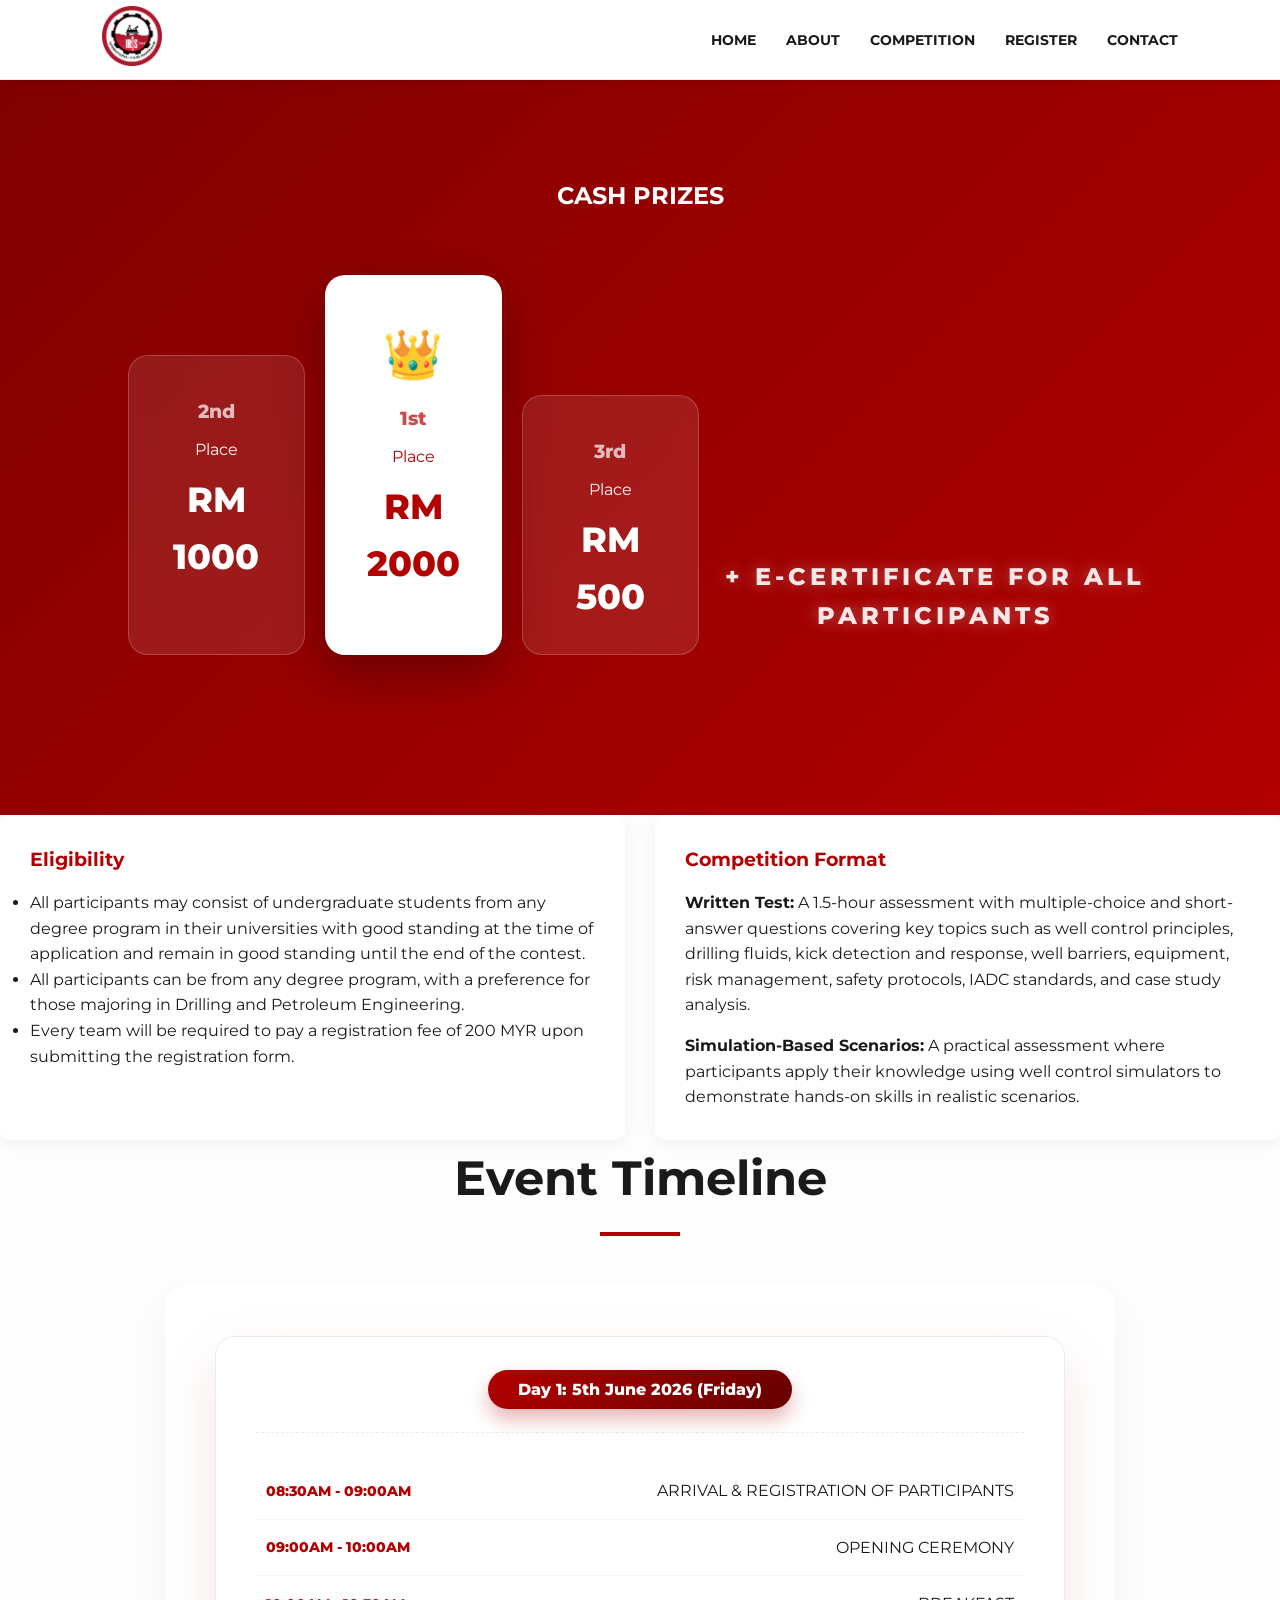
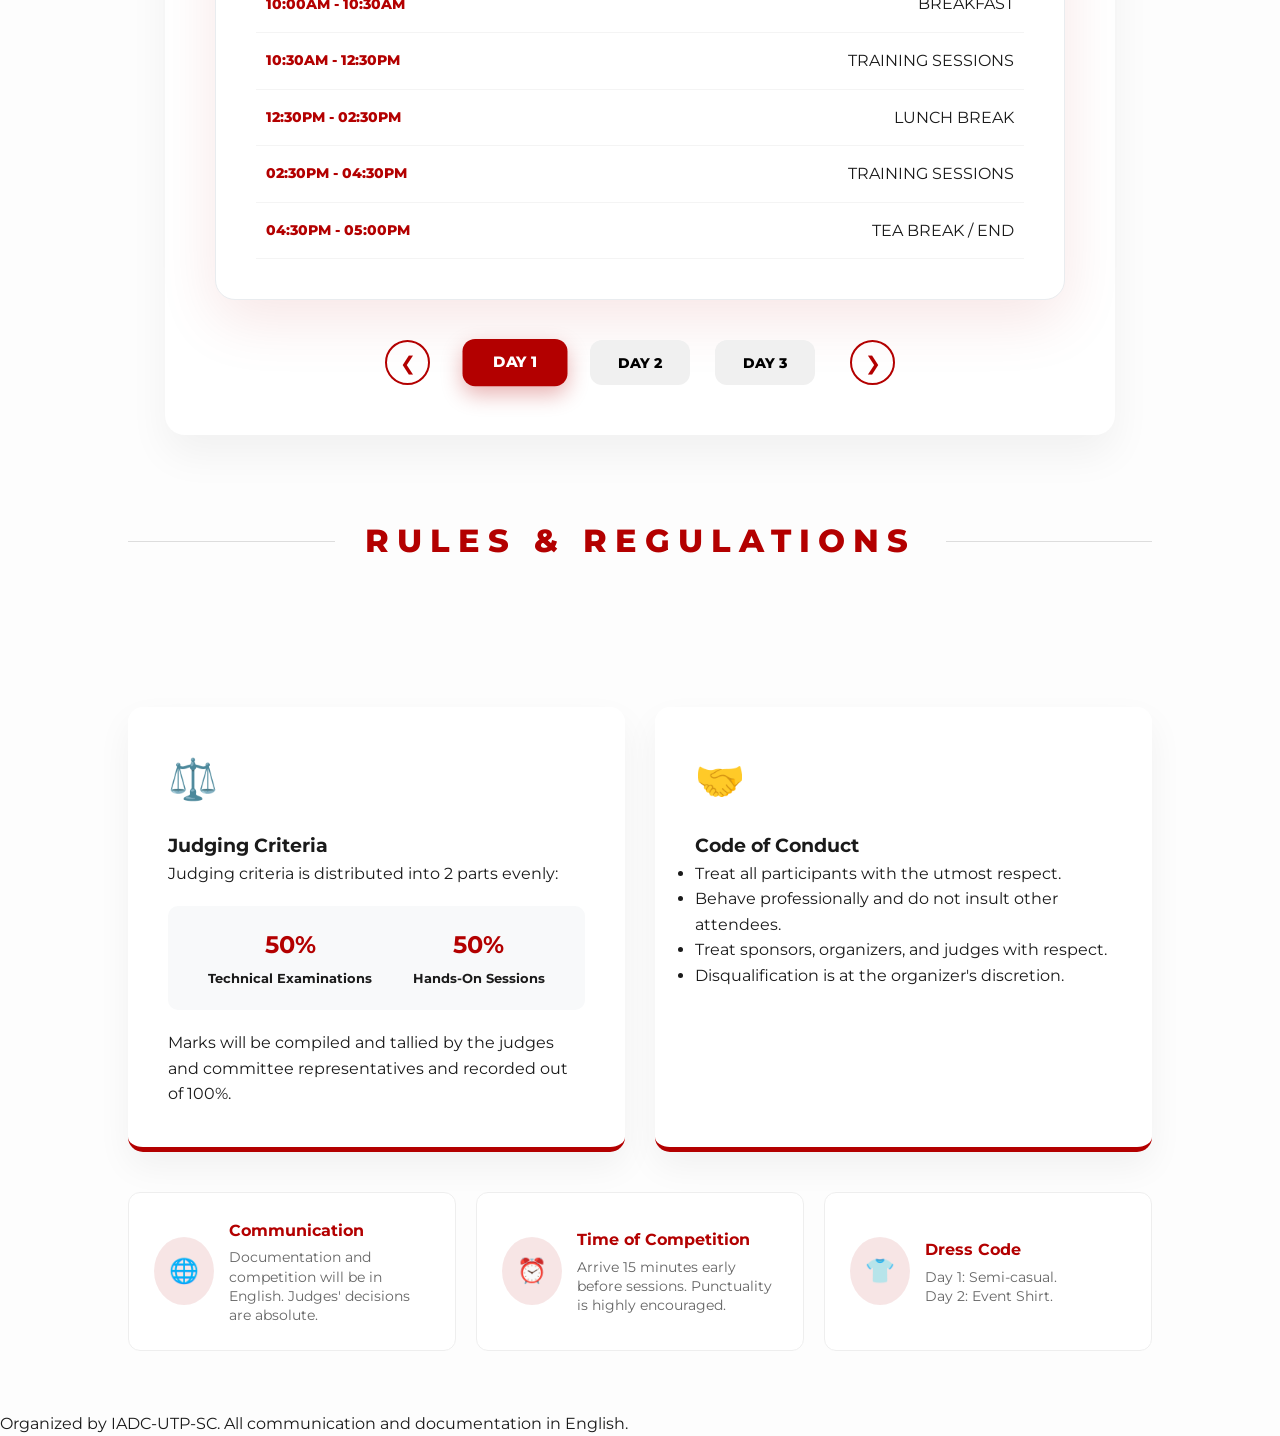
==== commit 114cdcd0: "Add files via upload" ====
--- a/competitions.html
+++ b/competitions.html
@@ -11,15 +11,21 @@
 <body class="light-theme">
 
     <nav>
-        <div class="logo-container">
-            <a href="index.html" class="logo-link">
-                <img src="FINAL LOGO.png" alt="IRIS Logo" class="nav-logo">
-            </a>
-        </div>
-        <ul class="nav-links">
+        <div class="logo">
+            <img src="FINAL LOGO.png" alt="IRIS Logo">
+        </div>
+
+        <div class="menu-icon" id="menuIcon">
+            <div class="bar"></div>
+            <div class="bar"></div>
+            <div class="bar"></div>
+        </div>
+
+        <ul class="nav-links" id="navLinks">
             <li><a href="index.html">HOME</a></li>
+            <li><a href="index.html#about">ABOUT</a></li>
+            <li><a href="competitions.html">COMPETITION</a></li>
             <li><a href="registration.html">REGISTER</a></li>
-            <li><a href="competitions.html" class="active">COMPETITION</a></li>
             <li><a href="contact.html">CONTACT</a></li>
         </ul>
     </nav>
@@ -256,5 +262,20 @@
             navList.classList.toggle('active');
         });
     </script>
+    <script>
+        const menuIcon = document.getElementById('menuIcon'); // Make sure your HTML has id="menuIcon"
+        const navLinks = document.getElementById('navLinks'); // Make sure your HTML has id="navLinks"
+
+        menuIcon.addEventListener('click', () => {
+            navLinks.classList.toggle('active');
+        });
+
+        // Close menu when a link is clicked (better UX)
+        document.querySelectorAll('.nav-links a').forEach(link => {
+            link.addEventListener('click', () => {
+                navLinks.classList.remove('active');
+            });
+        });
+    </script>
 </body>
 </html>
--- a/style.css
+++ b/style.css
@@ -1988,4 +1988,154 @@
         min-width: 45%;
         padding: 15px;
     }
-}+}
+/* --- 1. Global Reset & Variables --- */
+:root {
+    --primary-red: #b30000;
+    --dark-slate: #1a1a1a;
+    --pure-white: #ffffff;
+    --nav-height: 80px;
+    --transition: all 0.3s ease;
+}
+
+* {
+    margin: 0;
+    padding: 0;
+    box-sizing: border-box;
+    font-family: 'Montserrat', sans-serif;
+}
+
+body {
+    overflow-x: hidden;
+    width: 100%;
+}
+
+/* --- 2. Frozen Navigation Bar --- */
+nav {
+    position: fixed;
+    top: 0;
+    left: 0;
+    width: 100%;
+    height: var(--nav-height);
+    background: #fff;
+    display: flex;
+    justify-content: space-between;
+    align-items: center;
+    padding: 0 8%;
+    z-index: 2000;
+    box-shadow: 0 2px 10px rgba(0,0,0,0.1);
+}
+
+.logo img {
+    height: 60px; /* Keeps logo small and classy */
+    width: auto;
+}
+
+.nav-links {
+    display: flex;
+    list-style: none;
+    gap: 30px;
+}
+
+.nav-links a {
+    text-decoration: none;
+    color: var(--dark-slate);
+    font-weight: 700;
+    transition: var(--transition);
+}
+
+/* --- 3. Hamburger Menu Icon (Hidden on Desktop) --- */
+.menu-icon {
+    display: none;
+    flex-direction: column;
+    gap: 5px;
+    cursor: pointer;
+}
+
+.menu-icon .bar {
+    width: 25px;
+    height: 3px;
+    background: var(--primary-red);
+    border-radius: 2px;
+}
+
+/* --- 4. Mobile Responsiveness (768px) --- */
+@media (max-width: 768px) {
+    nav { padding: 0 5%; height: 70px; }
+    
+    .menu-icon { display: flex; } /* Show hamburger on mobile */
+
+    .nav-links {
+        display: none; /* Hidden by default */
+        position: fixed;
+        top: 70px;
+        left: 0;
+        width: 100%;
+        height: calc(100vh - 70px);
+        background: white;
+        flex-direction: column;
+        align-items: center;
+        padding-top: 50px;
+        z-index: 1999;
+    }
+
+    /* This is what the JavaScript will toggle */
+    .nav-links.active {
+        display: flex !important;
+    }
+
+    /* Fix the "Trash" Timeline for Mobile */
+    .timeline-item {
+        flex-direction: column !important;
+        align-items: flex-start !important;
+        border-left: 4px solid var(--primary-red);
+        margin: 10px;
+        padding: 20px !important;
+    }
+
+    .time {
+        font-weight: 800;
+        color: var(--primary-red);
+        margin-bottom: 5px;
+    }
+}
+@media (max-width: 768px) {
+    /* 1. Force the timeline container to stay inside the screen */
+    .slider-wrapper, .slide-card {
+        padding: 20px !important;
+        margin: 10px !important;
+        width: calc(100% - 20px) !important;
+    }
+
+    /* 2. Stack Time and Event vertically so they don't squash */
+    .agenda-list li {
+        flex-direction: column !important;
+        align-items: flex-start !important;
+        padding: 15px 0 !important;
+        gap: 5px;
+    }
+
+    /* 3. Give the Time its own row with breathing room */
+    .agenda-list li .time {
+        display: block !important;
+        width: 100% !important;
+        font-size: 1rem !important;
+        margin-bottom: 5px;
+        border-bottom: 1px solid #eee;
+        padding-bottom: 5px;
+    }
+
+    /* 4. Let the Event Title use the full width */
+    .agenda-list li span:not(.time) {
+        font-size: 0.95rem !important;
+        font-weight: 600;
+        line-height: 1.4;
+        display: block;
+        width: 100%;
+    }
+
+    /* 5. Fix the Day 1 Badge so it doesn't overlap */
+    .day-label {
+        font-size: 0.9rem !important;
+        padding: 8px 20px !important;
+    }
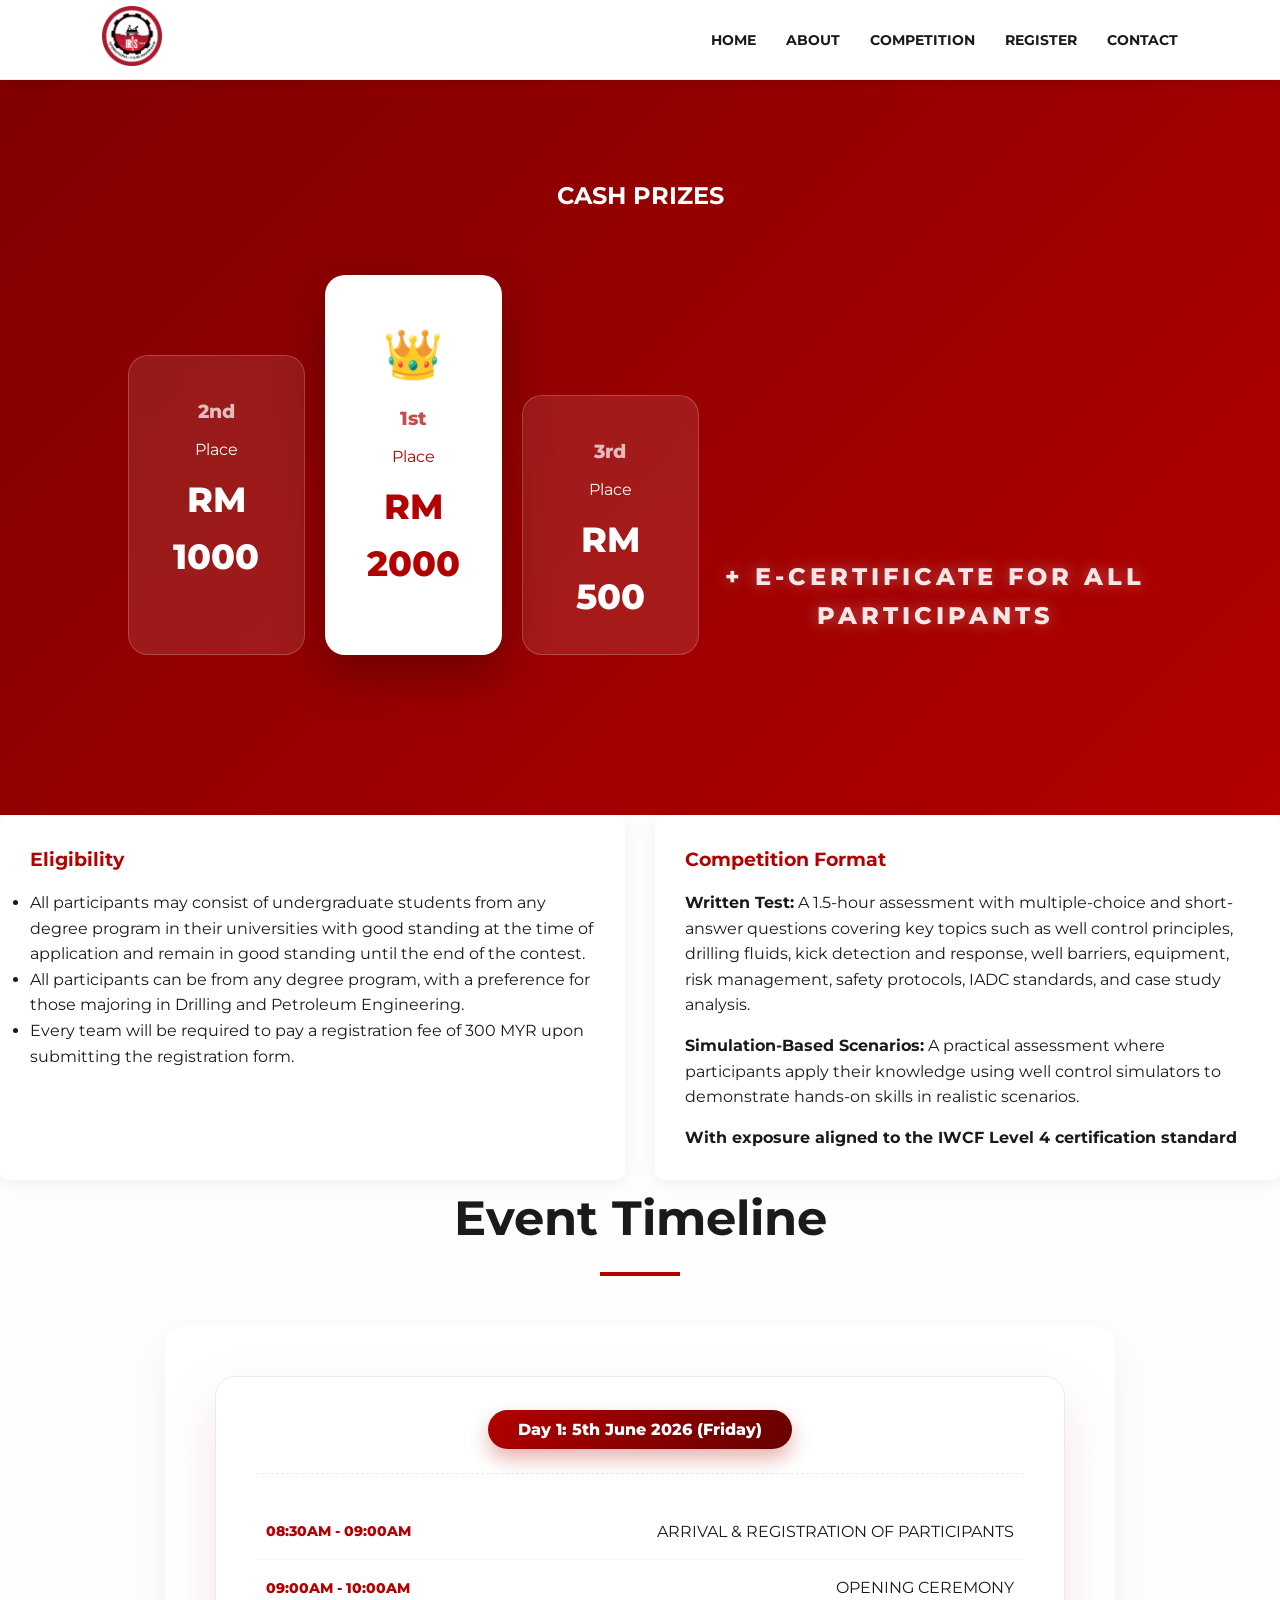
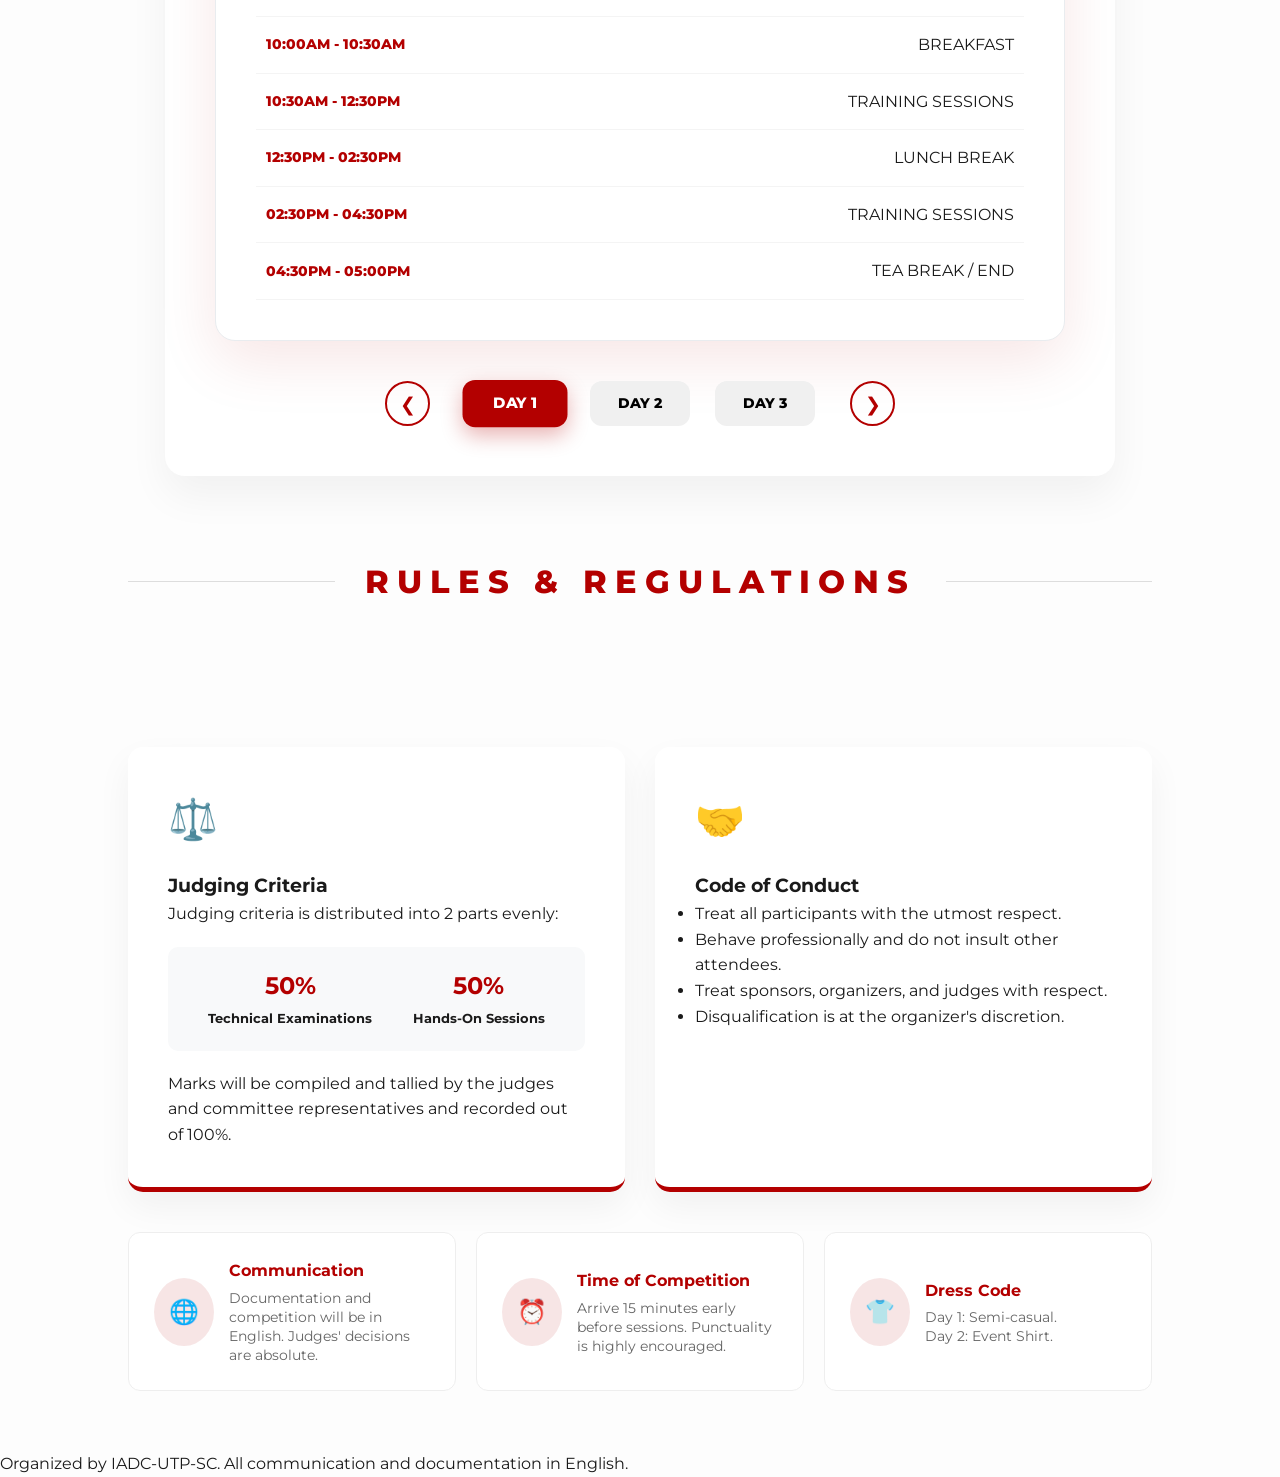
==== commit d8372747: "Add files via upload" ====
--- a/competitions.html
+++ b/competitions.html
@@ -80,7 +80,7 @@
                 <ul>
                     <li>All participants may consist of undergraduate students from any degree program in their universities with good standing at the time of application and remain in good standing until the end of the contest.</li>
                     <li>All participants can be from any degree program, with a preference for those majoring in Drilling and Petroleum Engineering.</li>
-                    <li>Every team will be required to pay a registration fee of 200 MYR upon submitting the registration form.</li>
+                    <li>Every team will be required to pay a registration fee of 300 MYR upon submitting the registration form.</li>
                 </ul>
             </div>
             <div class="content-card" data-aos="fade-left">
@@ -90,6 +90,9 @@
                 </div>
                 <div class="format-item" style="margin-top:15px;">
                     <strong>Simulation-Based Scenarios:</strong> A practical assessment where participants apply their knowledge using well control simulators to demonstrate hands-on skills in realistic scenarios.
+                </div>
+                <div class="format-item" style="margin-top:15px;">
+                    <strong>With exposure aligned to the IWCF Level 4 certification standard</strong> 
                 </div>
             </div>
         </div>
--- a/style.css
+++ b/style.css
@@ -2139,3 +2139,38 @@
         font-size: 0.9rem !important;
         padding: 8px 20px !important;
     }
+}
+.registration-cta {
+    padding: 100px 5%;
+    text-align: center;
+    background: #fdfdfd;
+}
+
+.cta-card {
+    background: white;
+    padding: 60px;
+    border-radius: 20px;
+    box-shadow: 0 15px 40px rgba(0,0,0,0.1);
+    border-top: 8px solid var(--primary-red);
+    max-width: 800px;
+    margin: 0 auto;
+}
+
+.btn-register-now {
+    display: inline-block;
+    background: var(--primary-red);
+    color: white;
+    padding: 20px 40px;
+    text-decoration: none;
+    font-weight: 800;
+    border-radius: 50px;
+    margin-top: 30px;
+    font-size: 1.2rem;
+    transition: transform 0.3s ease, background 0.3s ease;
+    box-shadow: 0 10px 20px rgba(179, 0, 0, 0.3);
+}
+
+.btn-register-now:hover {
+    background: #800000;
+    transform: translateY(-5px);
+}
